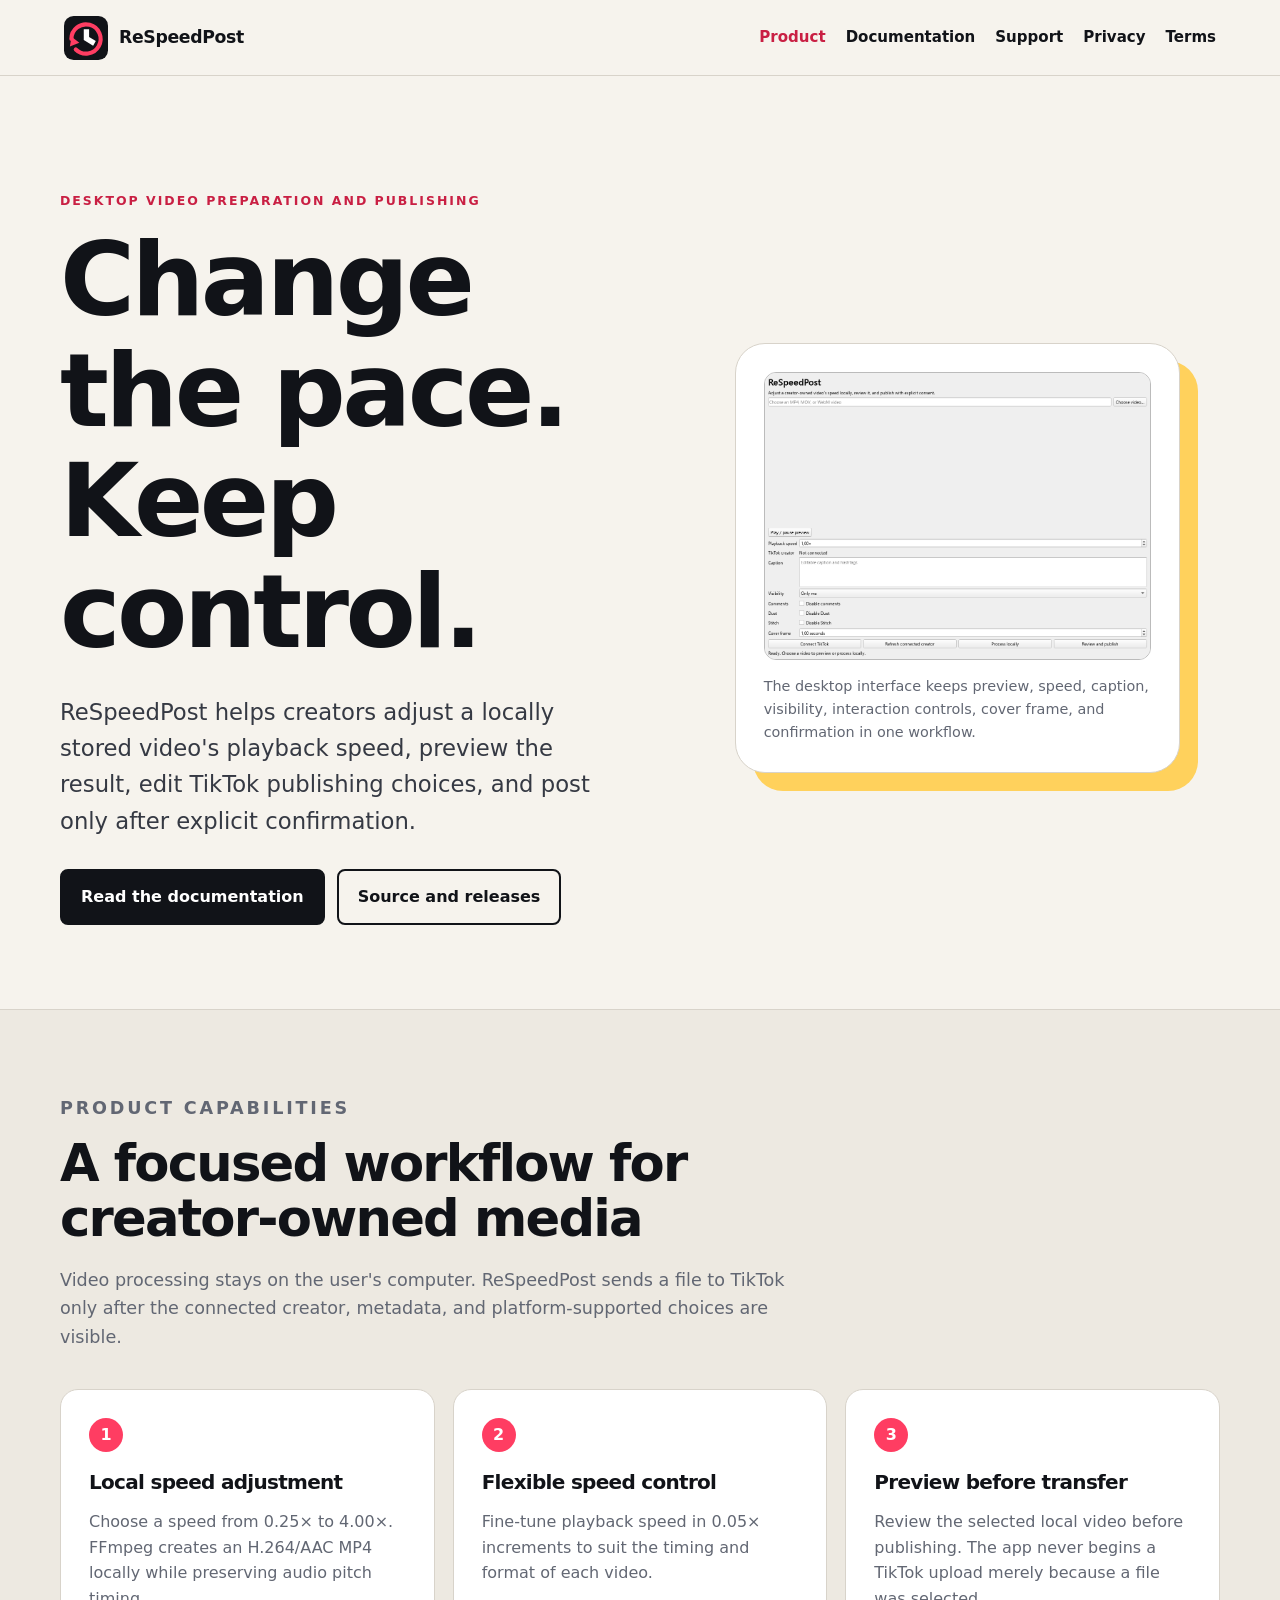
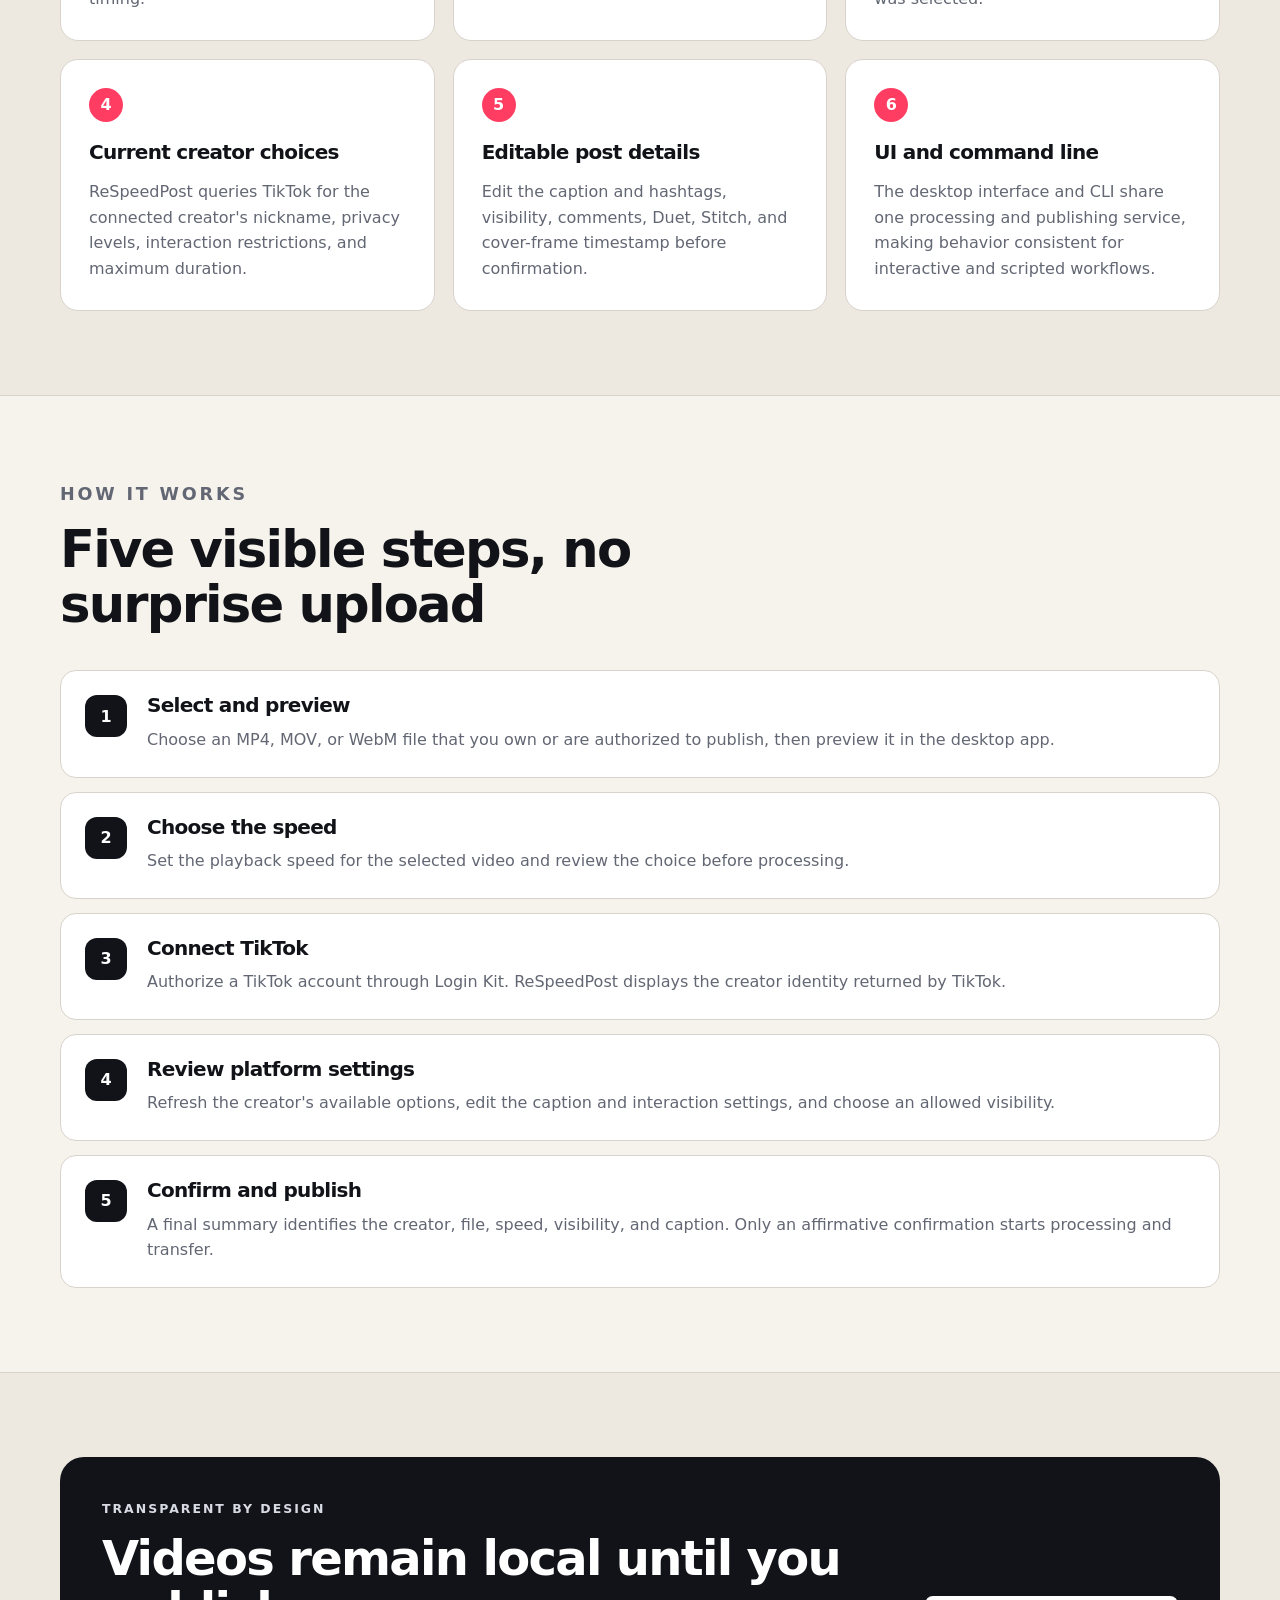
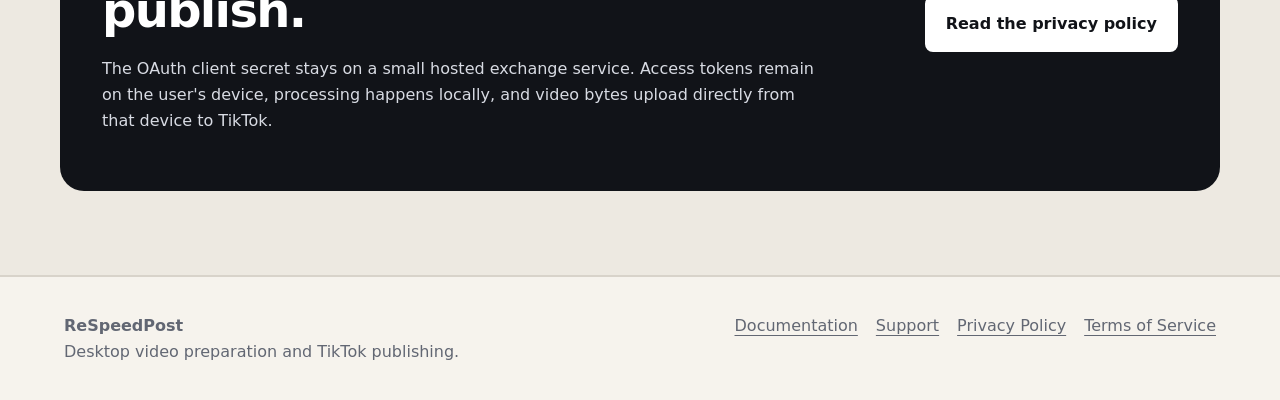
==== index.html @ cc5cc35d "Refine public product messaging and screenshot" ====
<!doctype html>
<html lang="en">
<head>
  <meta charset="utf-8">
  <meta name="viewport" content="width=device-width, initial-scale=1">
  <meta name="description" content="ReSpeedPost adjusts creator-owned videos locally and publishes them to an authorized TikTok account with editable settings and explicit confirmation.">
  <title>ReSpeedPost</title>
  <link rel="icon" type="image/svg+xml" href="assets/respeedpost-icon.svg">
  <link rel="stylesheet" href="styles.css">
</head>
<body>
  <header class="site-header">
    <a class="brand" href="index.html"><img src="assets/respeedpost-icon.svg" alt="ReSpeedPost icon" width="44" height="44"><span>ReSpeedPost</span></a>
    <nav aria-label="Main navigation"><a aria-current="page" href="index.html">Product</a><a href="docs.html">Documentation</a><a href="support.html">Support</a><a href="privacy.html">Privacy</a><a href="terms.html">Terms</a></nav>
  </header>
  <main>
    <div class="container hero">
      <div>
        <p class="eyebrow">Desktop video preparation and publishing</p>
        <h1>Change the pace. Keep control.</h1>
        <p class="lede">ReSpeedPost helps creators adjust a locally stored video's playback speed, preview the result, edit TikTok publishing choices, and post only after explicit confirmation.</p>
        <div class="actions"><a class="button" href="docs.html">Read the documentation</a><a class="button secondary" href="https://github.com/ratagrande/re-speed-post-app">Source and releases</a></div>
      </div>
      <figure class="hero-visual">
        <img src="assets/respeedpost-ui.png" alt="ReSpeedPost desktop interface with video preview and TikTok publishing settings">
        <p>The desktop interface keeps preview, speed, caption, visibility, interaction controls, cover frame, and confirmation in one workflow.</p>
      </figure>
    </div>

    <section class="section alt" id="features">
      <div class="container">
        <div class="section-intro"><p class="eyebrow">Product capabilities</p><h2>A focused workflow for creator-owned media</h2><p>Video processing stays on the user's computer. ReSpeedPost sends a file to TikTok only after the connected creator, metadata, and platform-supported choices are visible.</p></div>
        <div class="grid">
          <article class="card"><span class="number">1</span><h3>Local speed adjustment</h3><p>Choose a speed from 0.25× to 4.00×. FFmpeg creates an H.264/AAC MP4 locally while preserving audio pitch timing.</p></article>
          <article class="card"><span class="number">2</span><h3>Flexible speed control</h3><p>Fine-tune playback speed in 0.05× increments to suit the timing and format of each video.</p></article>
          <article class="card"><span class="number">3</span><h3>Preview before transfer</h3><p>Review the selected local video before publishing. The app never begins a TikTok upload merely because a file was selected.</p></article>
          <article class="card"><span class="number">4</span><h3>Current creator choices</h3><p>ReSpeedPost queries TikTok for the connected creator's nickname, privacy levels, interaction restrictions, and maximum duration.</p></article>
          <article class="card"><span class="number">5</span><h3>Editable post details</h3><p>Edit the caption and hashtags, visibility, comments, Duet, Stitch, and cover-frame timestamp before confirmation.</p></article>
          <article class="card"><span class="number">6</span><h3>UI and command line</h3><p>The desktop interface and CLI share one processing and publishing service, making behavior consistent for interactive and scripted workflows.</p></article>
        </div>
      </div>
    </section>

    <section class="section" id="workflow">
      <div class="container">
        <div class="section-intro"><p class="eyebrow">How it works</p><h2>Five visible steps, no surprise upload</h2></div>
        <div class="steps">
          <article class="step"><div><h3>Select and preview</h3><p>Choose an MP4, MOV, or WebM file that you own or are authorized to publish, then preview it in the desktop app.</p></div></article>
          <article class="step"><div><h3>Choose the speed</h3><p>Set the playback speed for the selected video and review the choice before processing.</p></div></article>
          <article class="step"><div><h3>Connect TikTok</h3><p>Authorize a TikTok account through Login Kit. ReSpeedPost displays the creator identity returned by TikTok.</p></div></article>
          <article class="step"><div><h3>Review platform settings</h3><p>Refresh the creator's available options, edit the caption and interaction settings, and choose an allowed visibility.</p></div></article>
          <article class="step"><div><h3>Confirm and publish</h3><p>A final summary identifies the creator, file, speed, visibility, and caption. Only an affirmative confirmation starts processing and transfer.</p></div></article>
        </div>
      </div>
    </section>

    <section class="section alt"><div class="container callout"><div><p class="eyebrow">Transparent by design</p><h2>Videos remain local until you publish.</h2><p>The OAuth client secret stays on a small hosted exchange service. Access tokens remain on the user's device, processing happens locally, and video bytes upload directly from that device to TikTok.</p></div><a class="button" href="privacy.html">Read the privacy policy</a></div></section>
  </main>
  <footer class="site-footer"><div><strong>ReSpeedPost</strong><br>Desktop video preparation and TikTok publishing.</div><nav><a href="docs.html">Documentation</a><a href="support.html">Support</a><a href="privacy.html">Privacy Policy</a><a href="terms.html">Terms of Service</a></nav></footer>
</body>
</html>
---- styles.css ----
:root {
  --ink: #111318;
  --paper: #f6f3ed;
  --surface: #fff;
  --muted: #626773;
  --accent: #ff3d62;
  --accent-dark: #c91f43;
  --yellow: #ffd15c;
  --line: #d8d3ca;
}
* { box-sizing: border-box; }
html { scroll-behavior: smooth; color: var(--ink); background: var(--paper); font-family: Inter, ui-sans-serif, system-ui, -apple-system, BlinkMacSystemFont, "Segoe UI", sans-serif; line-height: 1.6; }
body { margin: 0; }
a { color: inherit; text-underline-offset: 4px; }
img { max-width: 100%; }
.site-header { position: sticky; top: 0; z-index: 10; display: flex; align-items: center; justify-content: space-between; gap: 24px; min-height: 76px; padding: 14px clamp(20px, 5vw, 72px); border-bottom: 1px solid var(--line); background: rgba(246,243,237,.96); backdrop-filter: blur(12px); }
.brand { display: inline-flex; align-items: center; gap: 11px; font-size: 1.08rem; font-weight: 850; letter-spacing: -.02em; text-decoration: none; }
.brand img { width: 44px; height: 44px; }
.site-header nav { display: flex; flex-wrap: wrap; justify-content: flex-end; gap: 20px; font-size: .94rem; font-weight: 700; }
.site-header nav a { text-decoration: none; }
.site-header nav a:hover, .site-header nav a[aria-current="page"] { color: var(--accent-dark); }
.container { width: min(1160px, calc(100% - 40px)); margin: 0 auto; }
.hero { display: grid; grid-template-columns: 1.03fr .97fr; align-items: center; gap: clamp(38px, 6vw, 86px); padding: clamp(72px, 9vw, 128px) 0 84px; }
.eyebrow { margin: 0 0 14px; color: var(--accent-dark); font-size: .78rem; font-weight: 850; letter-spacing: .16em; text-transform: uppercase; }
h1, h2, h3 { line-height: 1.08; letter-spacing: -.035em; }
h1 { margin: 0; font-size: clamp(3.4rem, 8vw, 7.5rem); }
h2 { margin: 0 0 20px; font-size: clamp(2rem, 4vw, 3.7rem); }
h3 { margin: 0 0 10px; font-size: 1.25rem; }
.lede { max-width: 680px; margin: 26px 0 30px; color: #353943; font-size: clamp(1.12rem, 2vw, 1.42rem); }
.actions { display: flex; flex-wrap: wrap; gap: 12px; }
.button { display: inline-block; padding: 13px 19px; border: 2px solid var(--ink); border-radius: 8px; color: #fff; background: var(--ink); font-weight: 800; text-decoration: none; }
.button:hover { transform: translateY(-1px); }
.button.secondary { color: var(--ink); background: transparent; }
.hero-visual { position: relative; padding: 28px; border: 1px solid var(--line); border-radius: 30px; background: var(--surface); box-shadow: 18px 18px 0 var(--yellow); }
.hero-visual img { display: block; border: 1px solid #bbb; border-radius: 12px; }
.hero-visual p { margin: 15px 0 0; color: var(--muted); font-size: .9rem; }
.section { padding: 84px 0; }
.section.alt { border-block: 1px solid var(--line); background: #ede9e1; }
.section-intro { max-width: 740px; margin-bottom: 38px; }
.section-intro p { color: var(--muted); font-size: 1.1rem; }
.grid { display: grid; grid-template-columns: repeat(3, 1fr); gap: 18px; }
.card { padding: 28px; border: 1px solid var(--line); border-radius: 18px; background: var(--surface); }
.card .number { display: inline-grid; place-items: center; width: 34px; height: 34px; margin-bottom: 20px; border-radius: 50%; color: #fff; background: var(--accent); font-weight: 850; }
.card p { margin-bottom: 0; color: var(--muted); }
.steps { counter-reset: step; display: grid; gap: 14px; }
.step { counter-increment: step; display: grid; grid-template-columns: auto 1fr; gap: 20px; padding: 24px; border: 1px solid var(--line); border-radius: 16px; background: var(--surface); }
.step::before { content: counter(step); display: grid; place-items: center; width: 42px; height: 42px; border-radius: 12px; color: #fff; background: var(--ink); font-weight: 850; }
.step h3, .step p { margin-top: 0; }
.step p { margin-bottom: 0; color: var(--muted); }
.callout { display: grid; grid-template-columns: 1fr auto; align-items: center; gap: 30px; padding: 42px; border-radius: 24px; color: #fff; background: var(--ink); }
.callout h2 { font-size: clamp(1.8rem, 4vw, 3rem); }
.callout p { max-width: 720px; color: #d8dbe3; }
.callout .button { color: var(--ink); background: #fff; border-color: #fff; }
.page-hero { max-width: 850px; padding: 82px 0 52px; }
.page-hero h1 { font-size: clamp(3rem, 7vw, 6rem); }
.prose { max-width: 850px; padding-bottom: 100px; }
.prose h2 { margin-top: 58px; font-size: 2rem; }
.prose h3 { margin-top: 34px; }
.prose p, .prose li { color: #363a43; font-size: 1.04rem; }
.prose code { padding: 3px 6px; border: 1px solid var(--line); border-radius: 5px; background: #fff; }
.prose pre { overflow-x: auto; padding: 20px; border-radius: 12px; color: #f5f5f5; background: #16181d; }
.prose pre code { padding: 0; border: 0; color: inherit; background: transparent; }
.notice { padding: 22px; border-left: 5px solid var(--accent); background: #fff; }
.faq details { margin-bottom: 12px; padding: 18px 20px; border: 1px solid var(--line); border-radius: 12px; background: #fff; }
.faq summary { cursor: pointer; font-weight: 800; }
.faq details p { margin-bottom: 0; }
.site-footer { display: grid; grid-template-columns: 1fr auto; gap: 30px; padding: 36px clamp(20px, 5vw, 72px); border-top: 1px solid var(--line); color: var(--muted); }
.site-footer nav { display: flex; flex-wrap: wrap; justify-content: flex-end; gap: 18px; }
@media (max-width: 820px) {
  .site-header { position: static; align-items: flex-start; }
  .site-header nav { gap: 12px; }
  .hero { grid-template-columns: 1fr; }
  .grid { grid-template-columns: 1fr; }
  .callout { grid-template-columns: 1fr; }
  .site-footer { grid-template-columns: 1fr; }
  .site-footer nav { justify-content: flex-start; }
}
@media (max-width: 560px) {
  .site-header { display: block; }
  .site-header nav { justify-content: flex-start; margin-top: 14px; }
  .hero-visual { padding: 14px; box-shadow: 9px 9px 0 var(--yellow); }
}
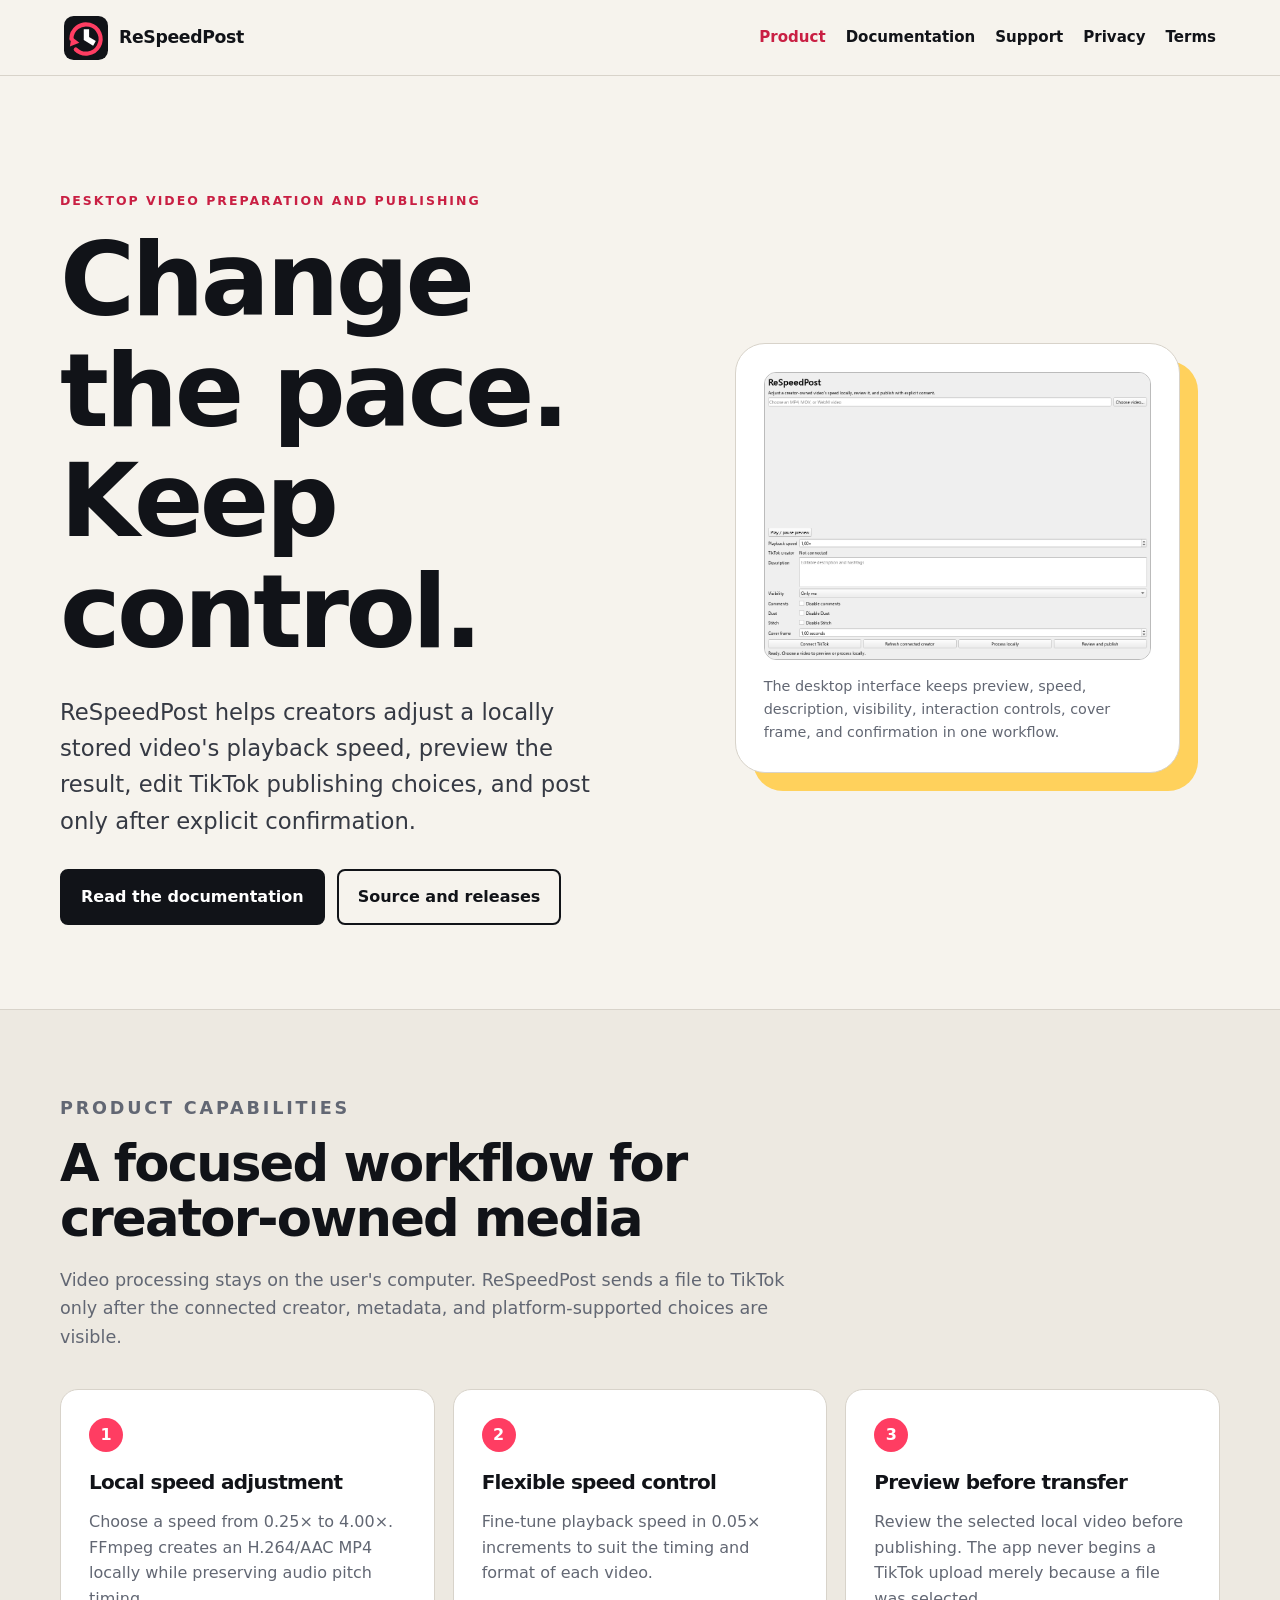
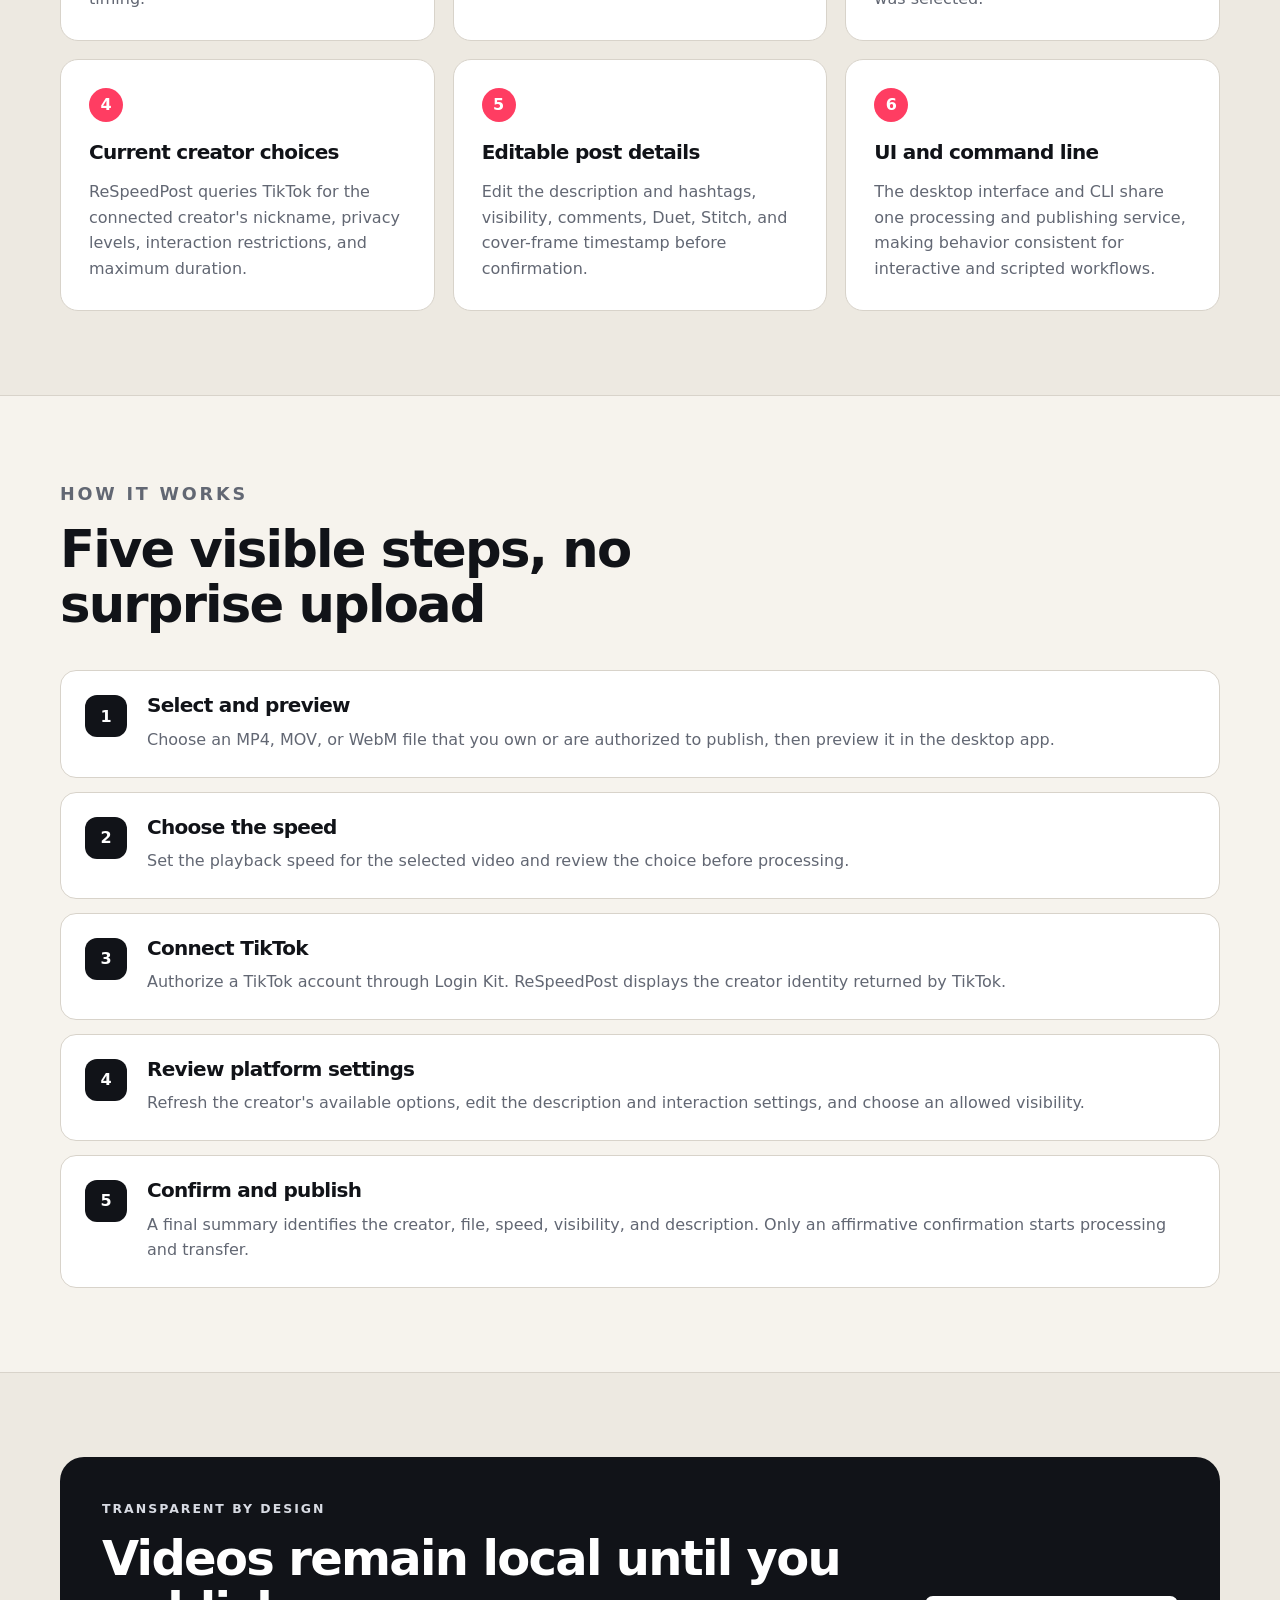
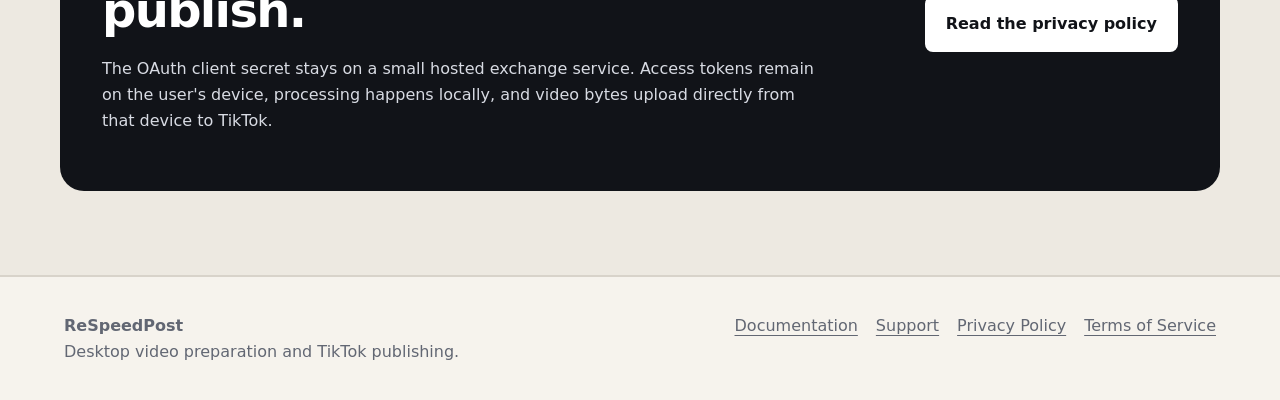
==== commit 59639634: "Align website with TikTok description terminology" ====
--- a/index.html
+++ b/index.html
@@ -23,7 +23,7 @@
       </div>
       <figure class="hero-visual">
         <img src="assets/respeedpost-ui.png" alt="ReSpeedPost desktop interface with video preview and TikTok publishing settings">
-        <p>The desktop interface keeps preview, speed, caption, visibility, interaction controls, cover frame, and confirmation in one workflow.</p>
+        <p>The desktop interface keeps preview, speed, description, visibility, interaction controls, cover frame, and confirmation in one workflow.</p>
       </figure>
     </div>
 
@@ -35,7 +35,7 @@
           <article class="card"><span class="number">2</span><h3>Flexible speed control</h3><p>Fine-tune playback speed in 0.05× increments to suit the timing and format of each video.</p></article>
           <article class="card"><span class="number">3</span><h3>Preview before transfer</h3><p>Review the selected local video before publishing. The app never begins a TikTok upload merely because a file was selected.</p></article>
           <article class="card"><span class="number">4</span><h3>Current creator choices</h3><p>ReSpeedPost queries TikTok for the connected creator's nickname, privacy levels, interaction restrictions, and maximum duration.</p></article>
-          <article class="card"><span class="number">5</span><h3>Editable post details</h3><p>Edit the caption and hashtags, visibility, comments, Duet, Stitch, and cover-frame timestamp before confirmation.</p></article>
+          <article class="card"><span class="number">5</span><h3>Editable post details</h3><p>Edit the description and hashtags, visibility, comments, Duet, Stitch, and cover-frame timestamp before confirmation.</p></article>
           <article class="card"><span class="number">6</span><h3>UI and command line</h3><p>The desktop interface and CLI share one processing and publishing service, making behavior consistent for interactive and scripted workflows.</p></article>
         </div>
       </div>
@@ -48,8 +48,8 @@
           <article class="step"><div><h3>Select and preview</h3><p>Choose an MP4, MOV, or WebM file that you own or are authorized to publish, then preview it in the desktop app.</p></div></article>
           <article class="step"><div><h3>Choose the speed</h3><p>Set the playback speed for the selected video and review the choice before processing.</p></div></article>
           <article class="step"><div><h3>Connect TikTok</h3><p>Authorize a TikTok account through Login Kit. ReSpeedPost displays the creator identity returned by TikTok.</p></div></article>
-          <article class="step"><div><h3>Review platform settings</h3><p>Refresh the creator's available options, edit the caption and interaction settings, and choose an allowed visibility.</p></div></article>
-          <article class="step"><div><h3>Confirm and publish</h3><p>A final summary identifies the creator, file, speed, visibility, and caption. Only an affirmative confirmation starts processing and transfer.</p></div></article>
+          <article class="step"><div><h3>Review platform settings</h3><p>Refresh the creator's available options, edit the description and interaction settings, and choose an allowed visibility.</p></div></article>
+          <article class="step"><div><h3>Confirm and publish</h3><p>A final summary identifies the creator, file, speed, visibility, and description. Only an affirmative confirmation starts processing and transfer.</p></div></article>
         </div>
       </div>
     </section>
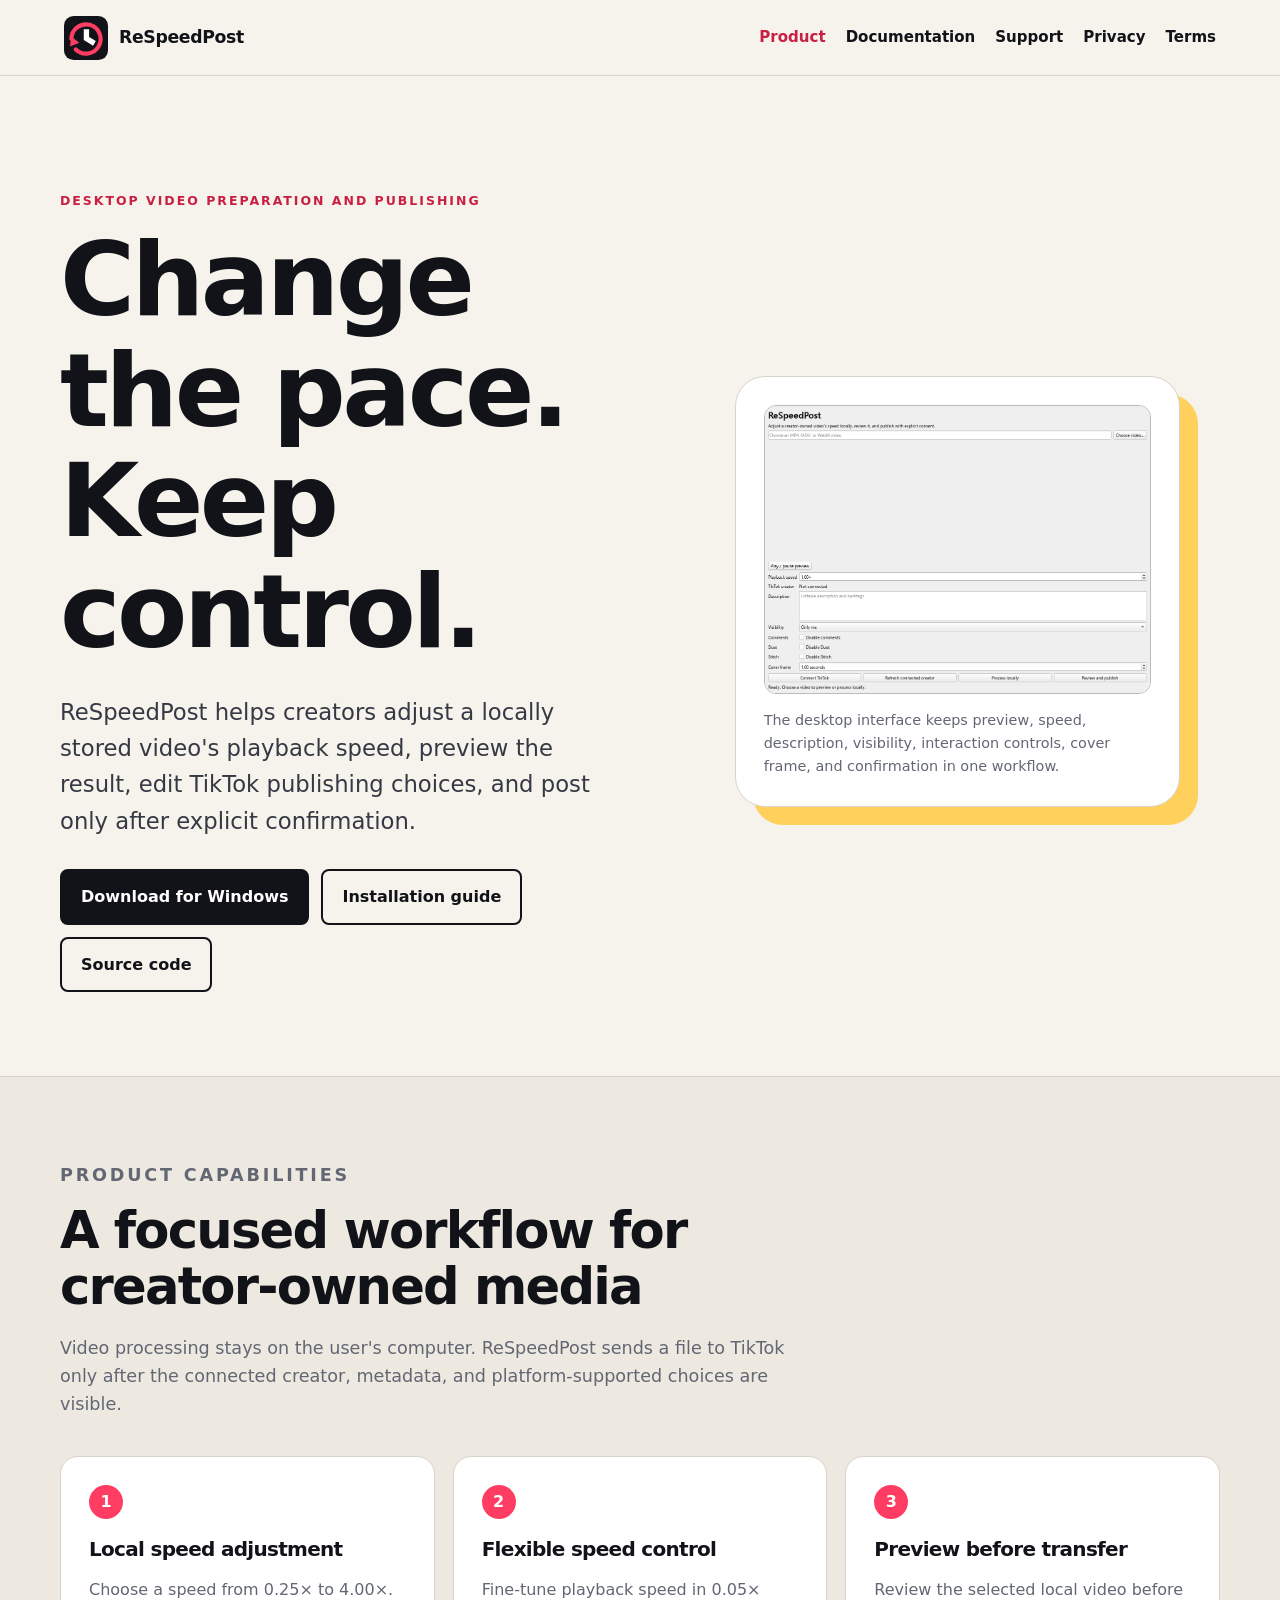
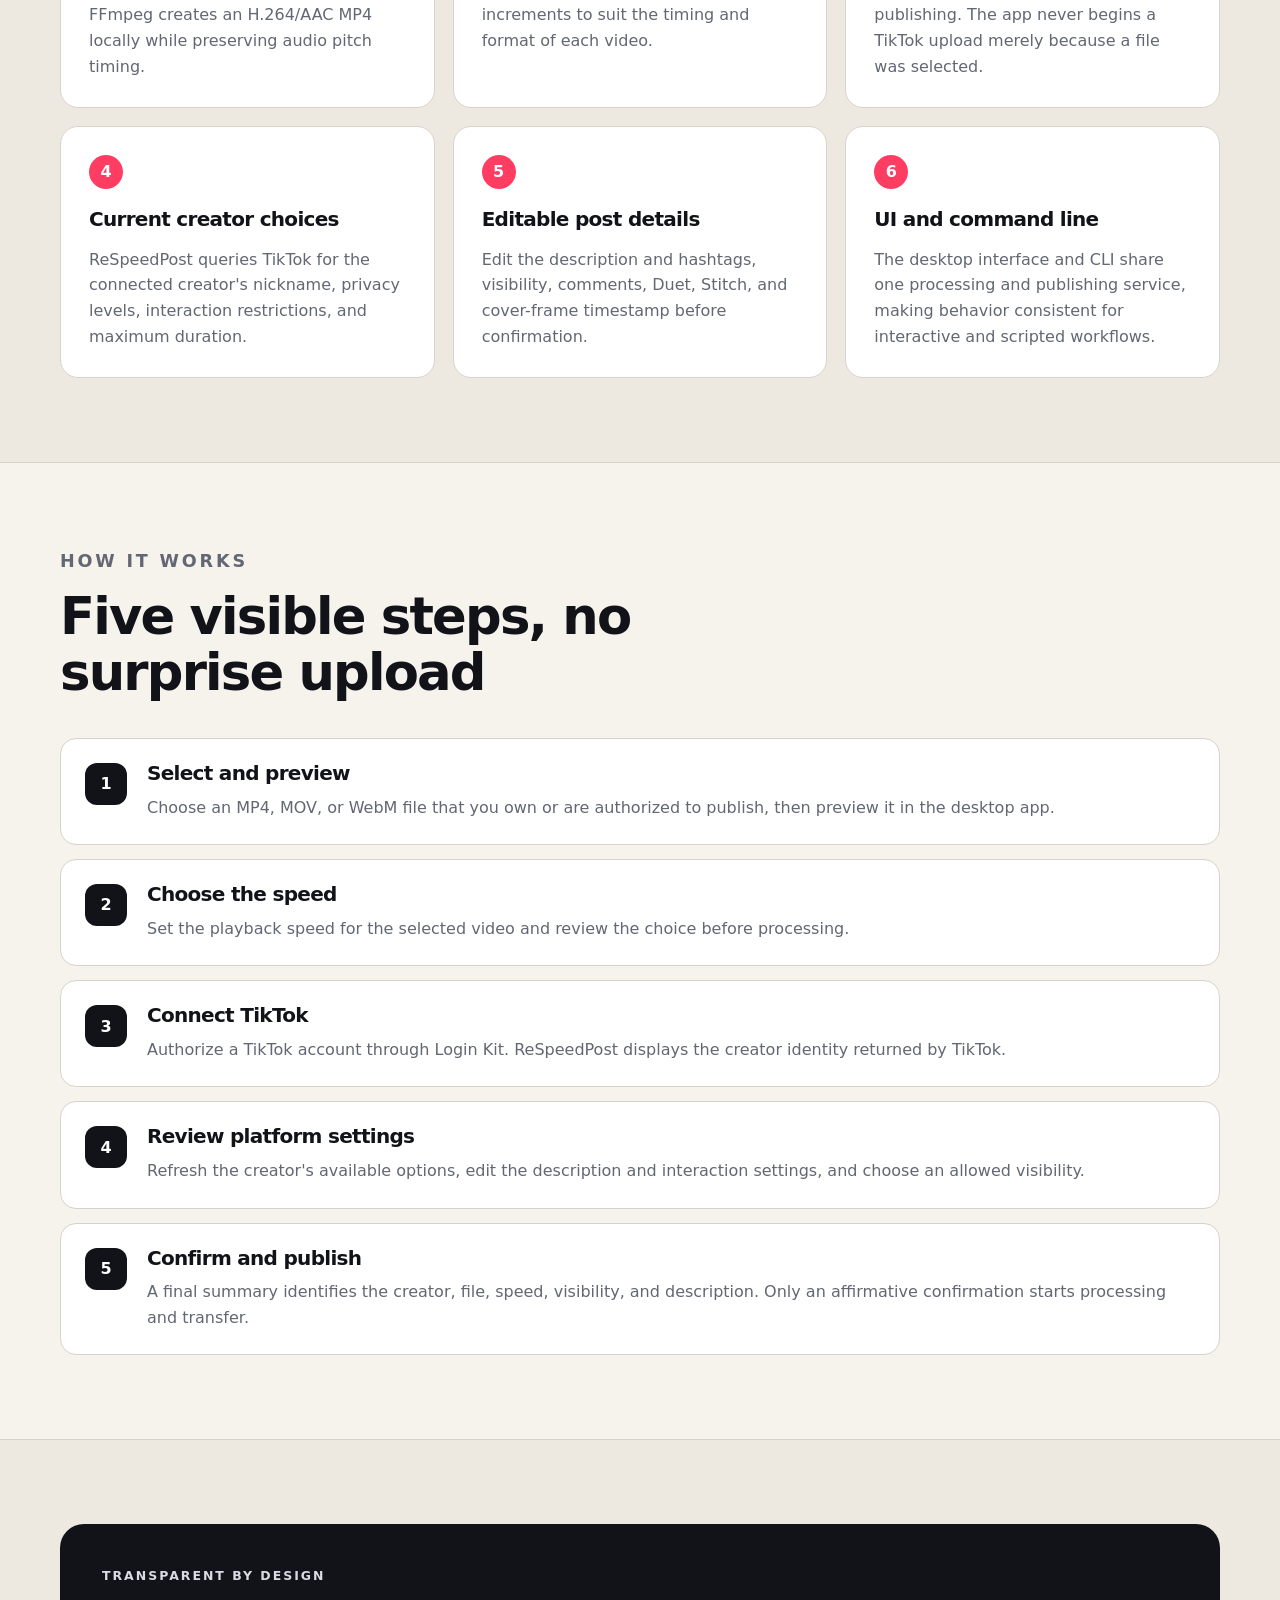
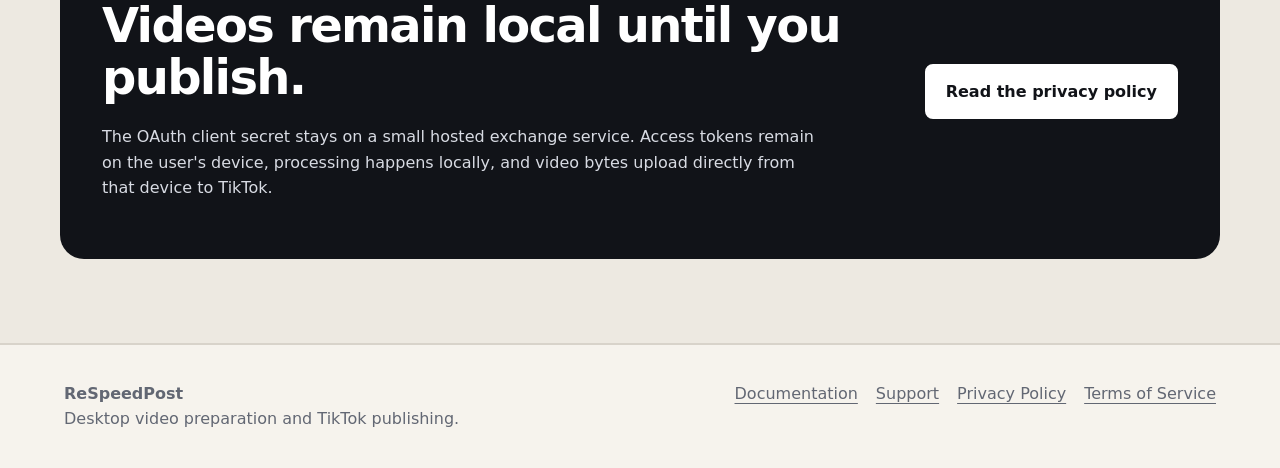
==== commit 4a6269d4: "Add public Windows download and installation guide" ====
--- a/index.html
+++ b/index.html
@@ -19,7 +19,7 @@
         <p class="eyebrow">Desktop video preparation and publishing</p>
         <h1>Change the pace. Keep control.</h1>
         <p class="lede">ReSpeedPost helps creators adjust a locally stored video's playback speed, preview the result, edit TikTok publishing choices, and post only after explicit confirmation.</p>
-        <div class="actions"><a class="button" href="docs.html">Read the documentation</a><a class="button secondary" href="https://github.com/ratagrande/re-speed-post-app">Source and releases</a></div>
+        <div class="actions"><a class="button" href="https://github.com/ratagrande/re-speed-post-app/releases/download/v0.1.0/ReSpeedPost-0.1.0-windows-x64.zip">Download for Windows</a><a class="button secondary" href="docs.html">Installation guide</a><a class="button secondary" href="https://github.com/ratagrande/re-speed-post-app">Source code</a></div>
       </div>
       <figure class="hero-visual">
         <img src="assets/respeedpost-ui.png" alt="ReSpeedPost desktop interface with video preview and TikTok publishing settings">
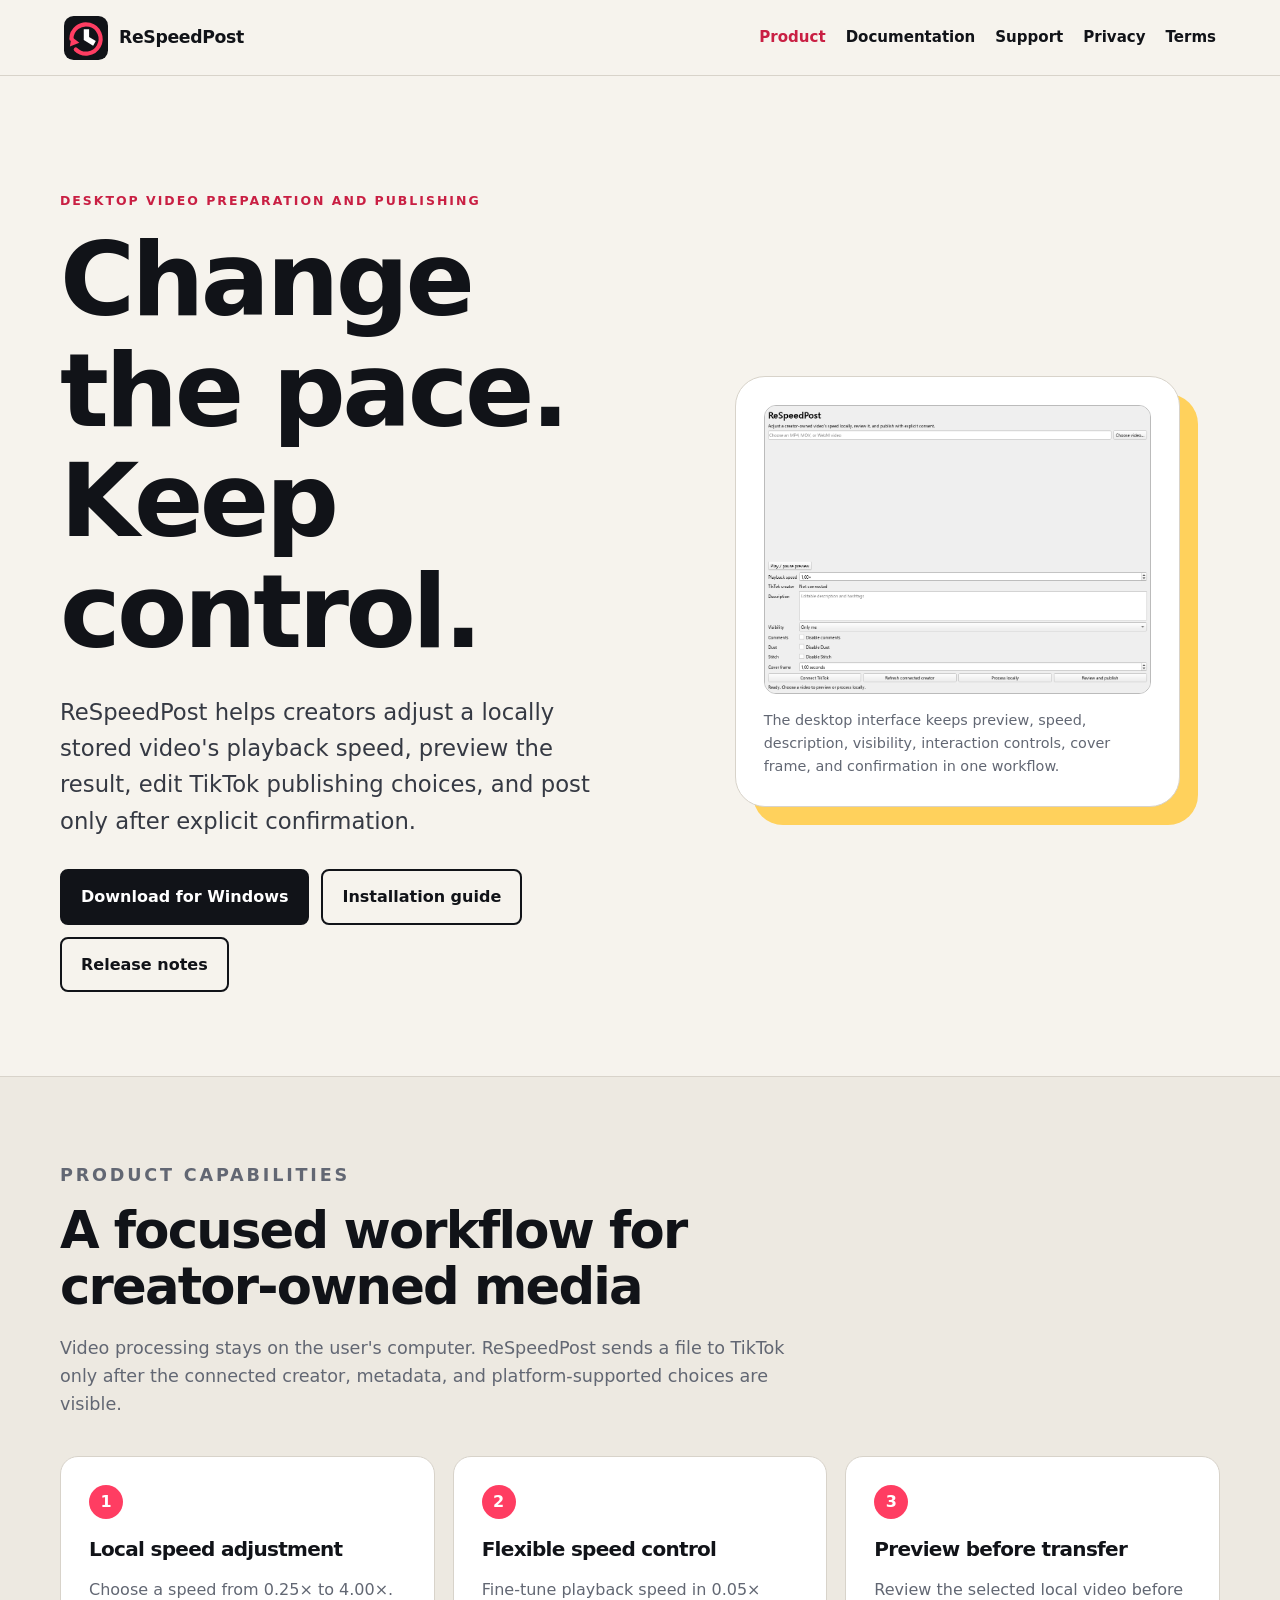
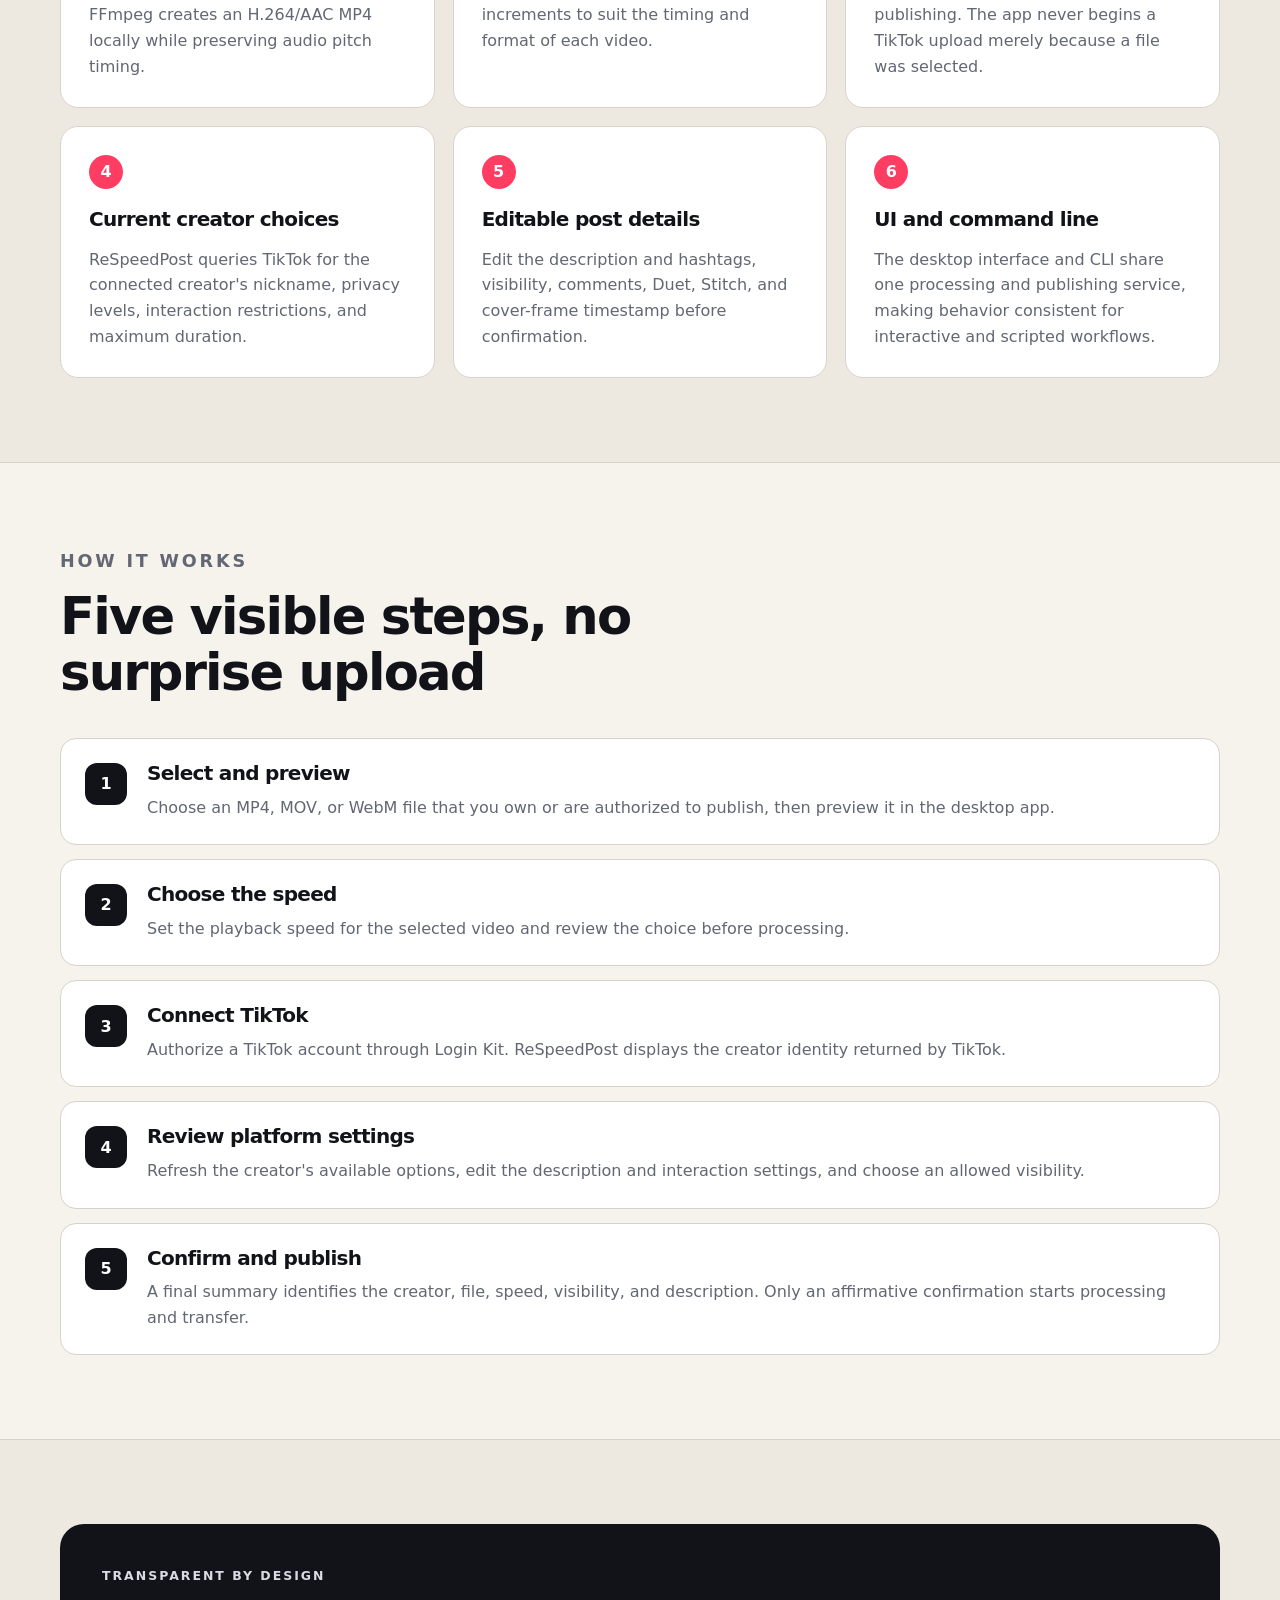
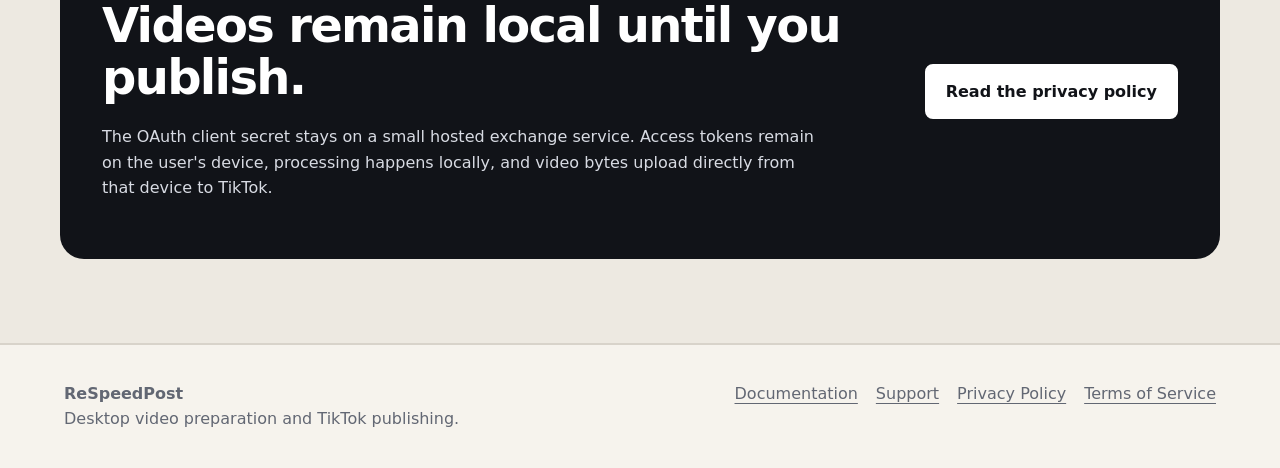
==== commit 9a6b2553: "Point downloads and support to public repository" ====
--- a/index.html
+++ b/index.html
@@ -19,7 +19,7 @@
         <p class="eyebrow">Desktop video preparation and publishing</p>
         <h1>Change the pace. Keep control.</h1>
         <p class="lede">ReSpeedPost helps creators adjust a locally stored video's playback speed, preview the result, edit TikTok publishing choices, and post only after explicit confirmation.</p>
-        <div class="actions"><a class="button" href="https://github.com/ratagrande/re-speed-post-app/releases/download/v0.1.0/ReSpeedPost-0.1.0-windows-x64.zip">Download for Windows</a><a class="button secondary" href="docs.html">Installation guide</a><a class="button secondary" href="https://github.com/ratagrande/re-speed-post-app">Source code</a></div>
+        <div class="actions"><a class="button" href="https://github.com/ratagrande/re-speed-post/releases/download/v0.1.0/ReSpeedPost-0.1.0-windows-x64.zip">Download for Windows</a><a class="button secondary" href="docs.html">Installation guide</a><a class="button secondary" href="https://github.com/ratagrande/re-speed-post/releases/tag/v0.1.0">Release notes</a></div>
       </div>
       <figure class="hero-visual">
         <img src="assets/respeedpost-ui.png" alt="ReSpeedPost desktop interface with video preview and TikTok publishing settings">
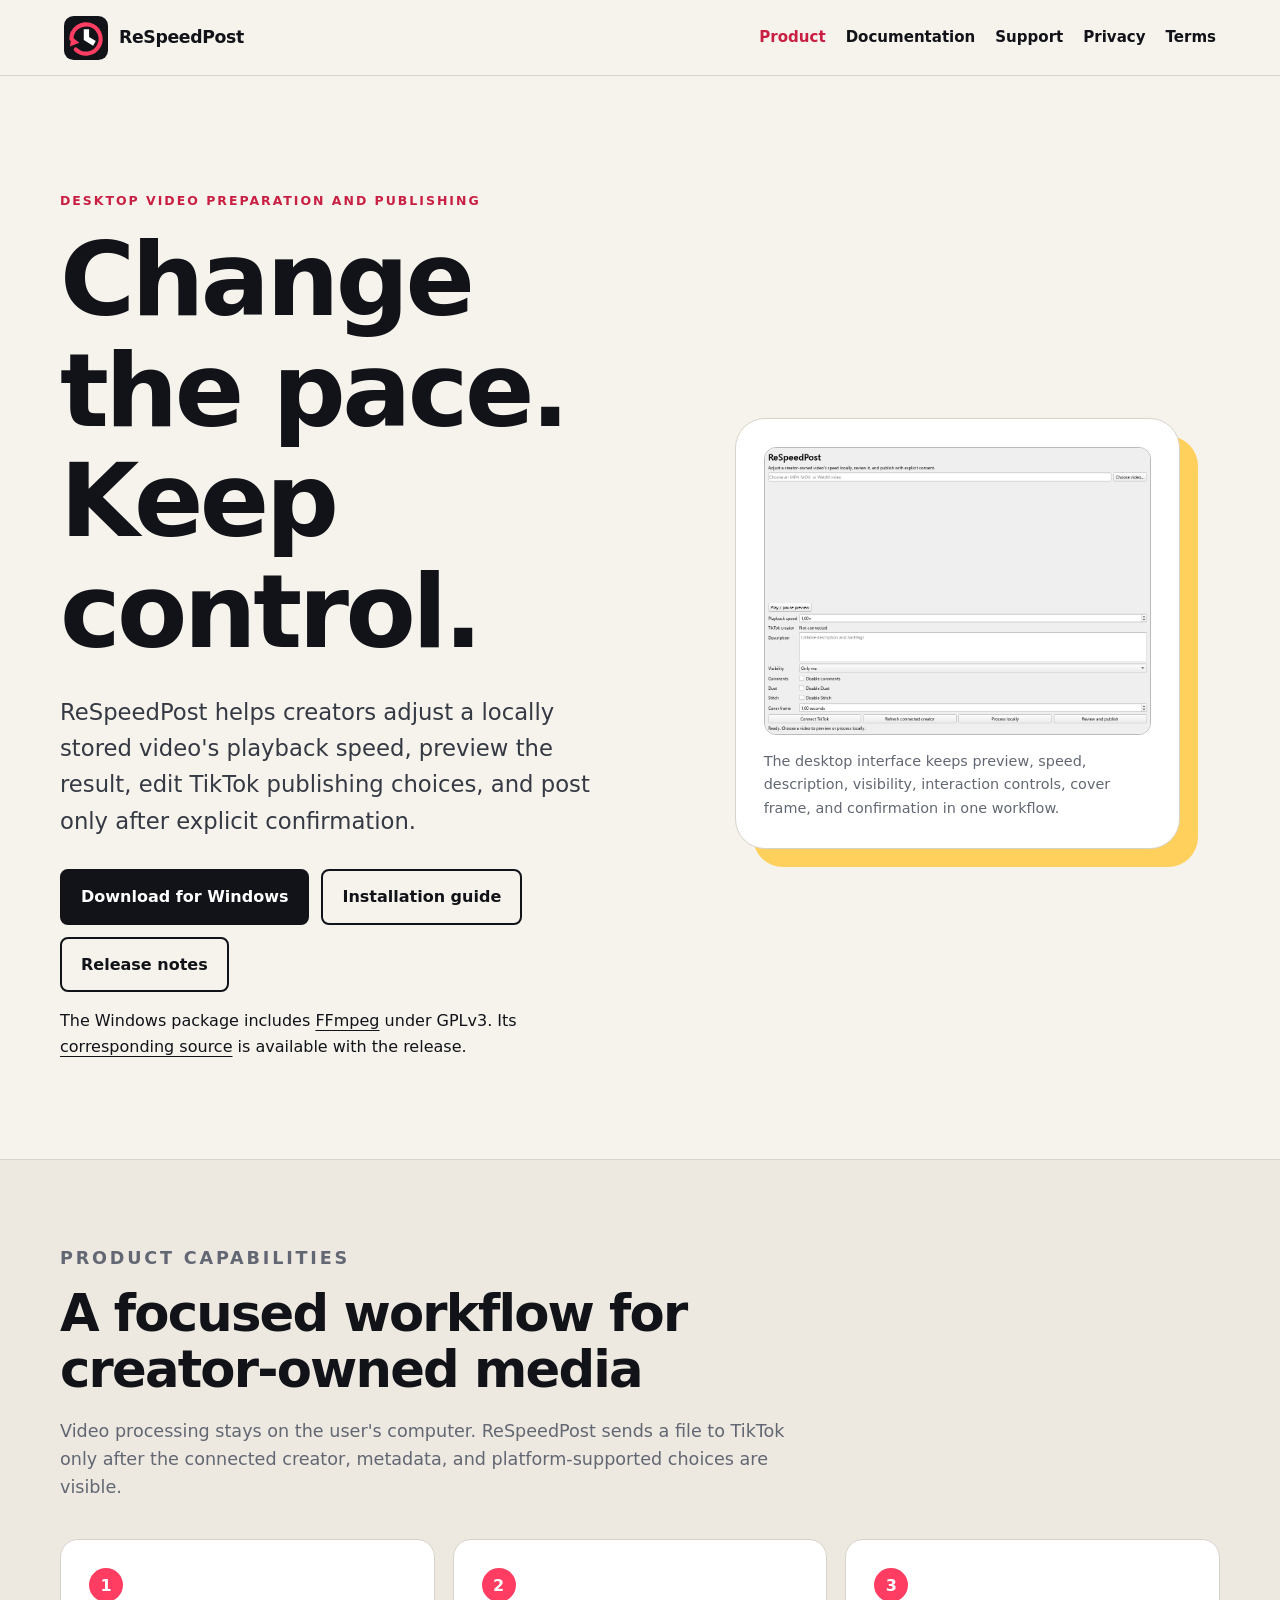
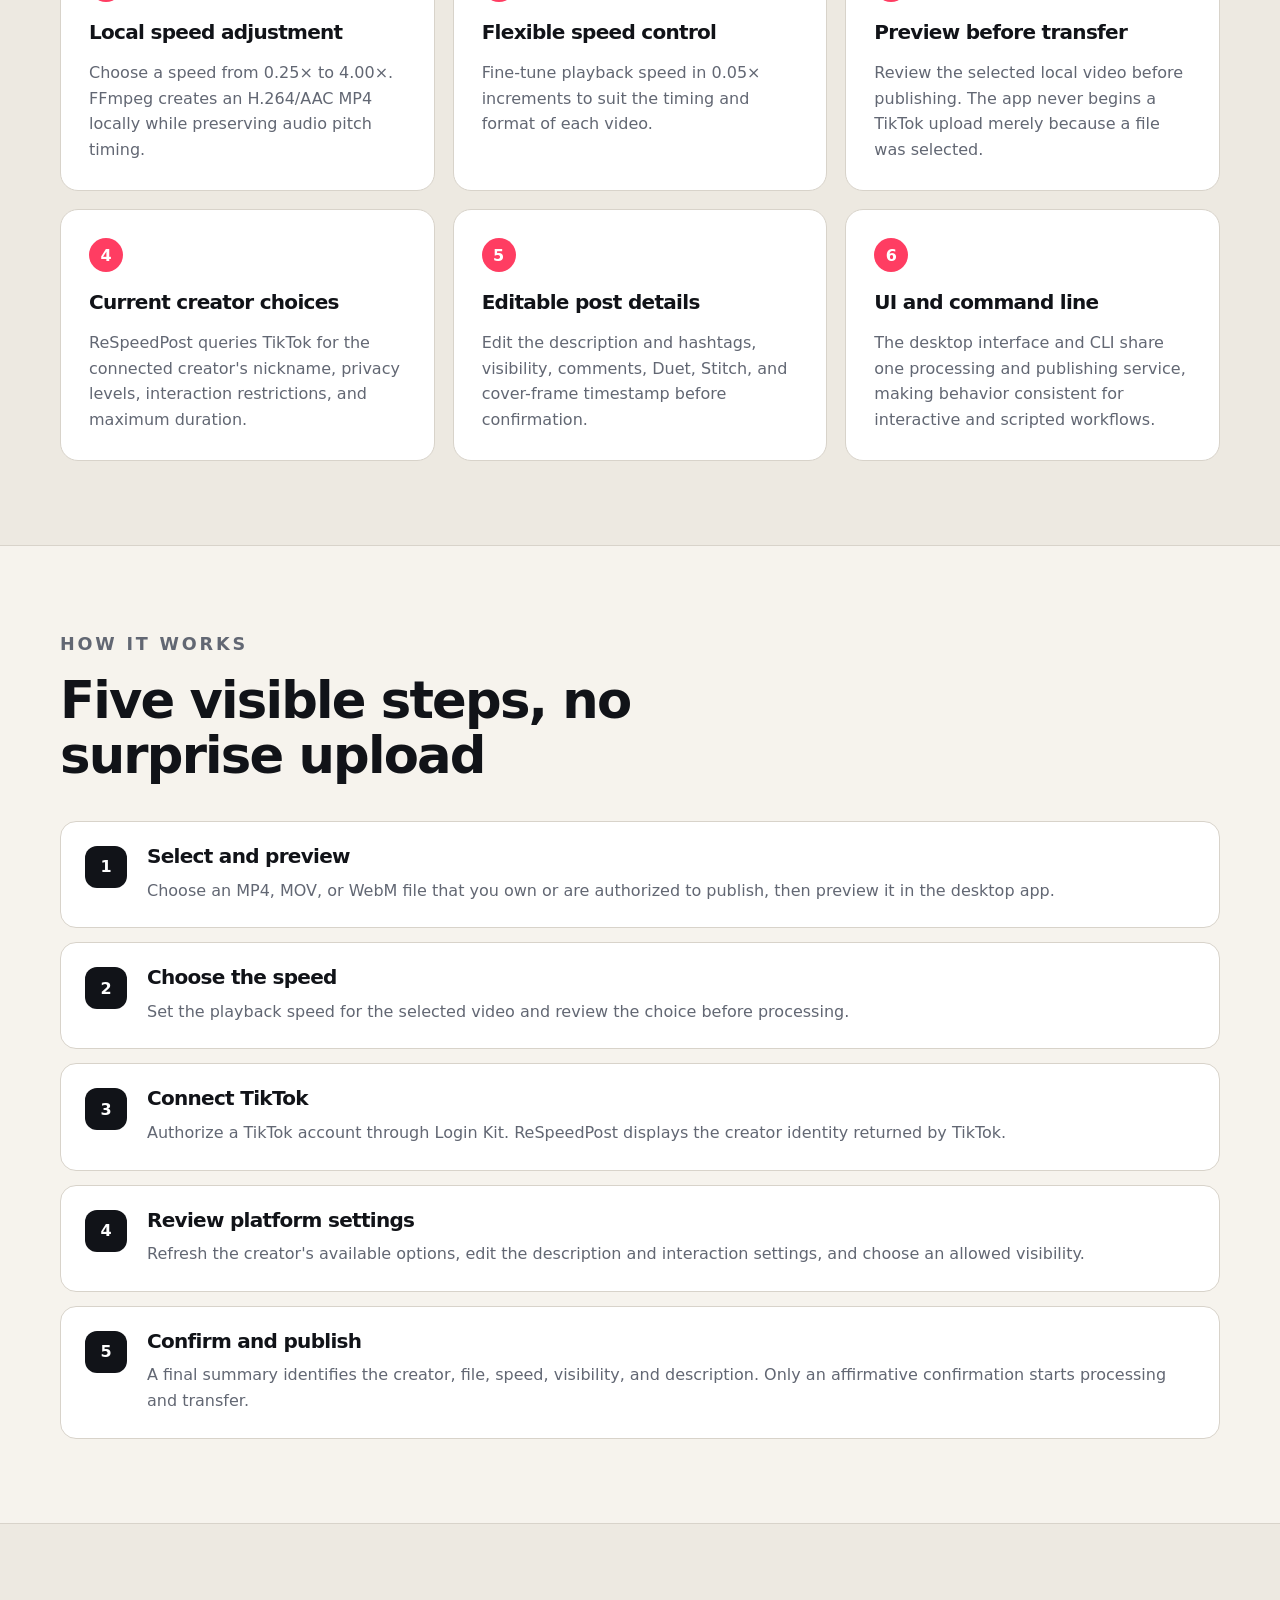
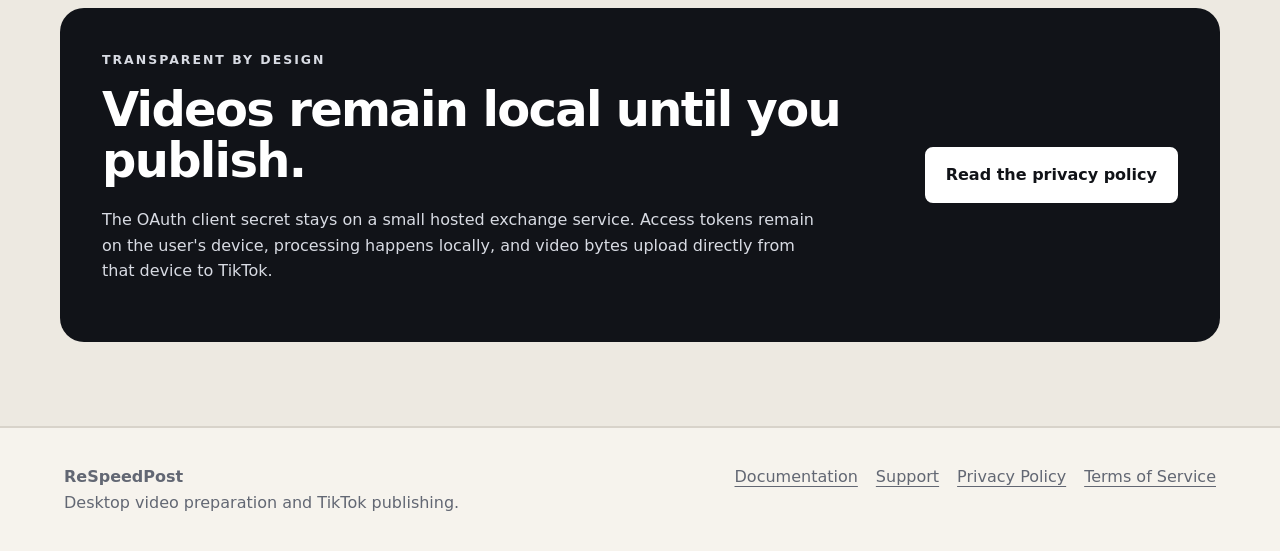
==== commit a4b7b6c9: "Publish self-contained Windows package" ====
--- a/index.html
+++ b/index.html
@@ -19,7 +19,8 @@
         <p class="eyebrow">Desktop video preparation and publishing</p>
         <h1>Change the pace. Keep control.</h1>
         <p class="lede">ReSpeedPost helps creators adjust a locally stored video's playback speed, preview the result, edit TikTok publishing choices, and post only after explicit confirmation.</p>
-        <div class="actions"><a class="button" href="https://github.com/ratagrande/re-speed-post/releases/download/v0.1.0/ReSpeedPost-0.1.0-windows-x64.zip">Download for Windows</a><a class="button secondary" href="docs.html">Installation guide</a><a class="button secondary" href="https://github.com/ratagrande/re-speed-post/releases/tag/v0.1.0">Release notes</a></div>
+        <div class="actions"><a class="button" href="https://github.com/ratagrande/re-speed-post/releases/download/v0.1.1/ReSpeedPost-0.1.1-windows-x64.zip">Download for Windows</a><a class="button secondary" href="docs.html">Installation guide</a><a class="button secondary" href="https://github.com/ratagrande/re-speed-post/releases/tag/v0.1.1">Release notes</a></div>
+        <p class="microcopy">The Windows package includes <a href="https://ffmpeg.org/">FFmpeg</a> under GPLv3. Its <a href="https://github.com/ratagrande/re-speed-post/releases/download/v0.1.1/ffmpeg-bf1b838f2a-source.zip">corresponding source</a> is available with the release.</p>
       </div>
       <figure class="hero-visual">
         <img src="assets/respeedpost-ui.png" alt="ReSpeedPost desktop interface with video preview and TikTok publishing settings">
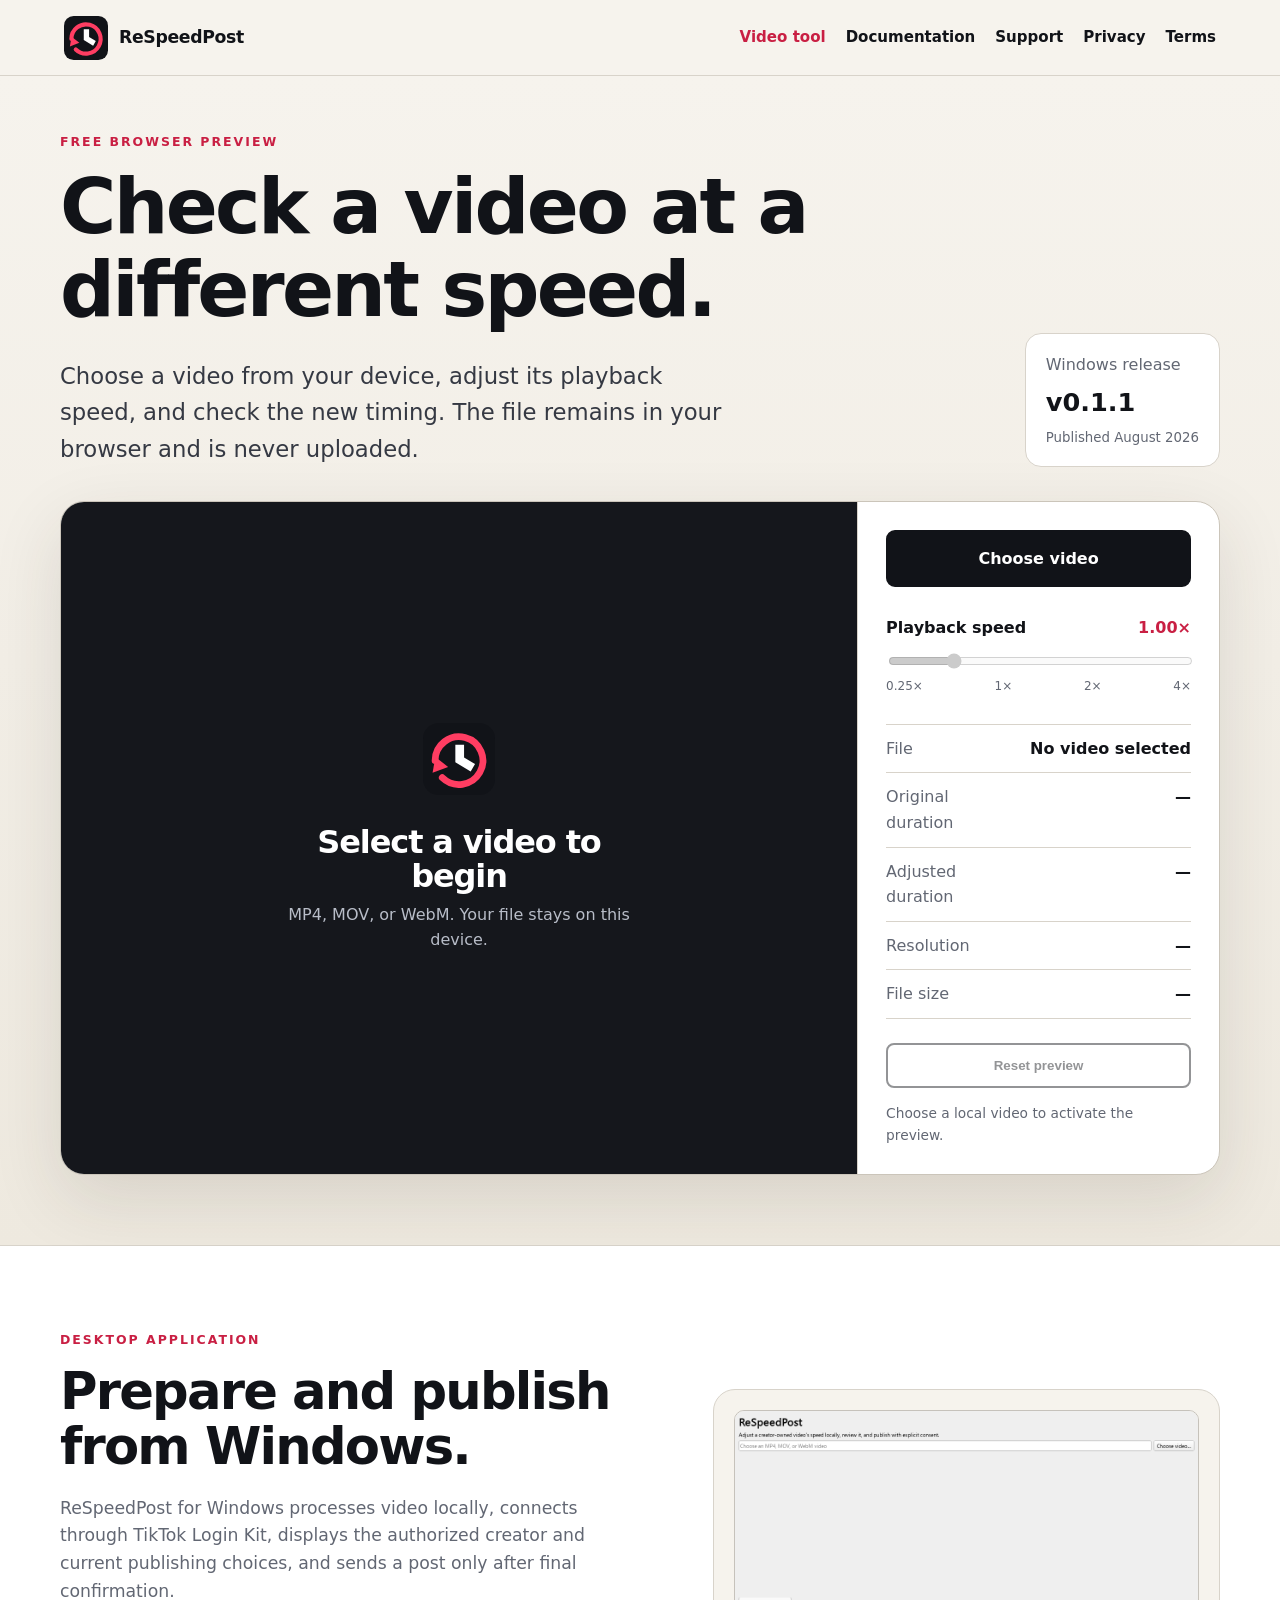
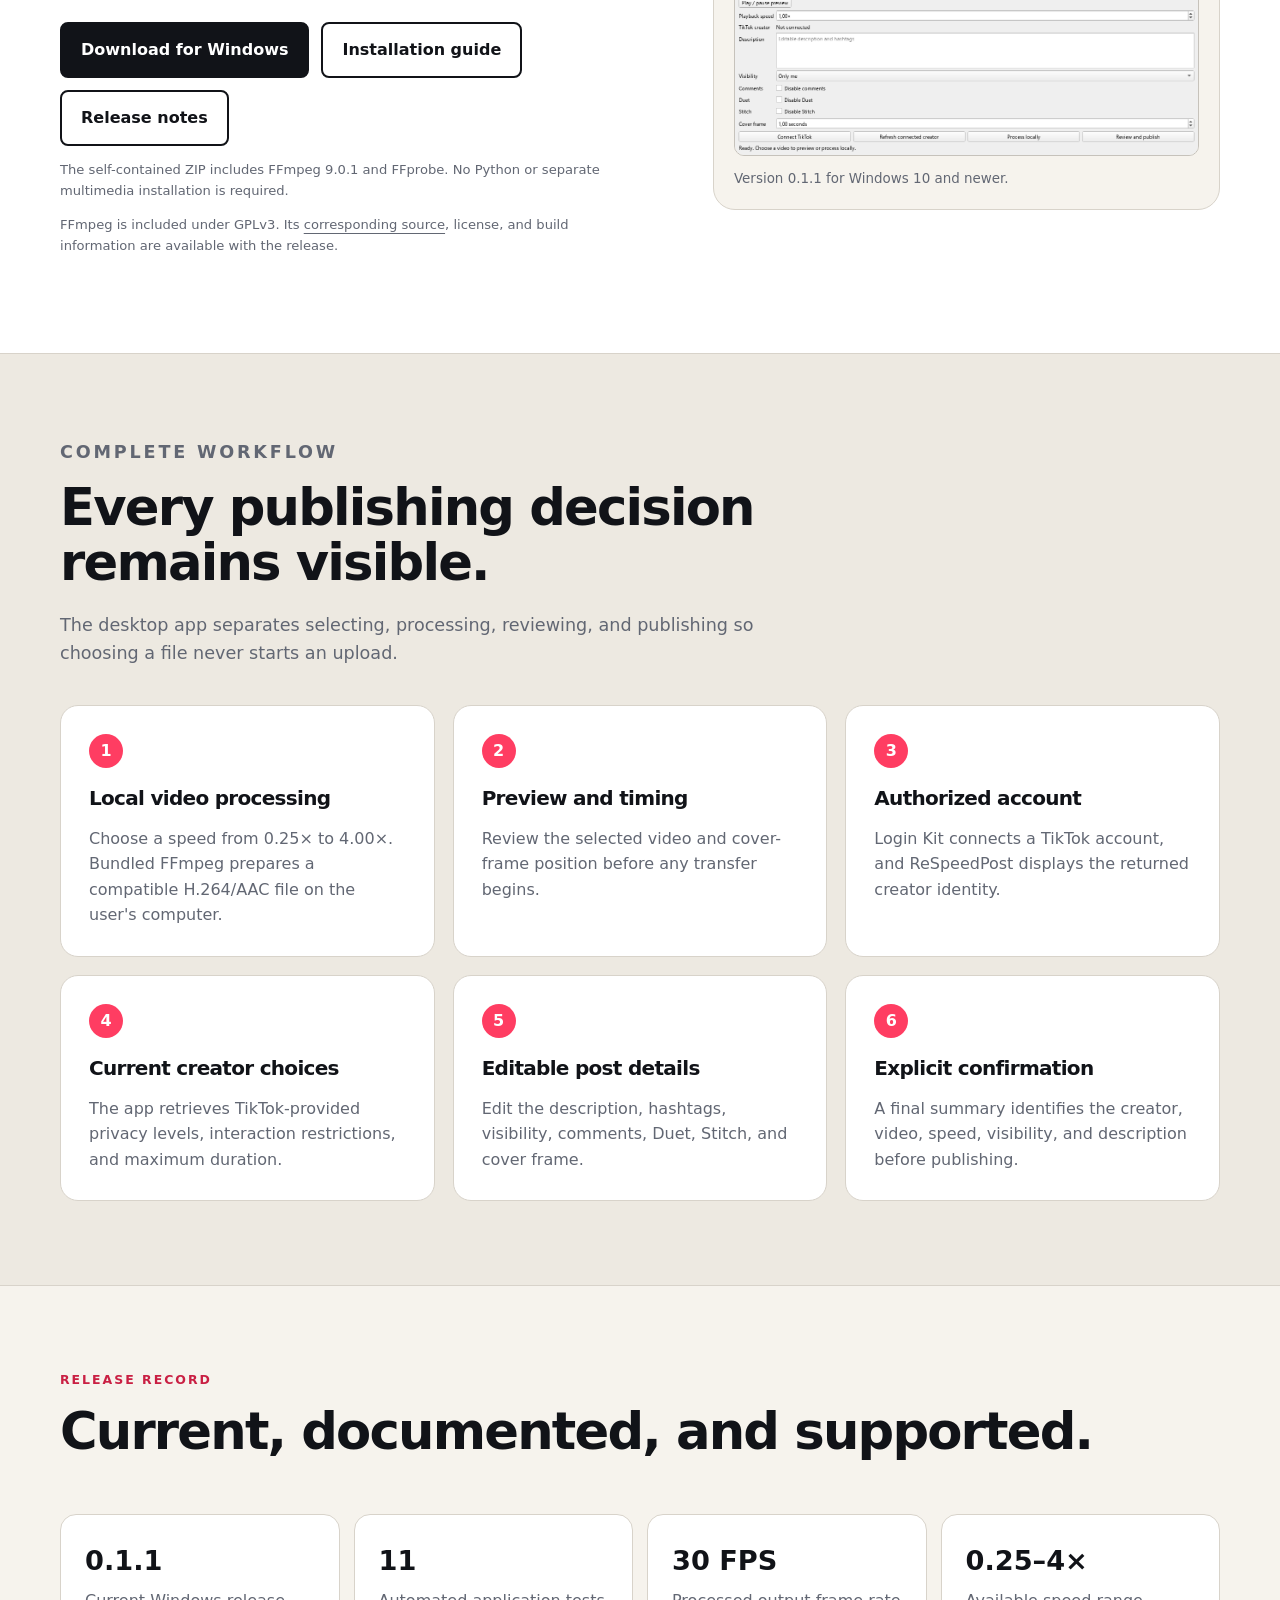
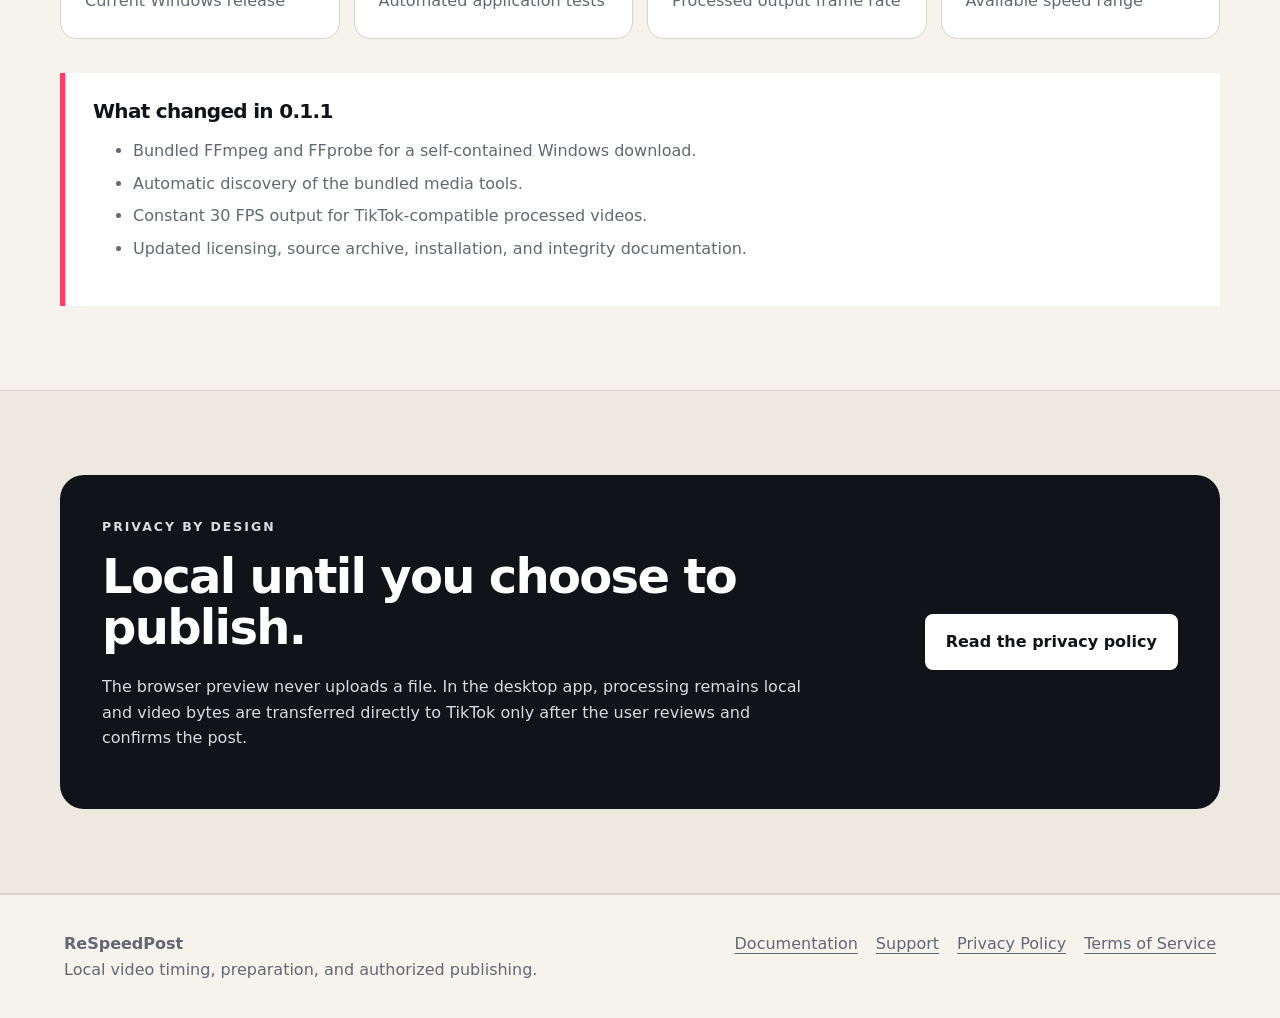
==== commit b1ceee77: "Turn homepage into functional video workspace" ====
--- a/index.html
+++ b/index.html
@@ -3,7 +3,7 @@
 <head>
   <meta charset="utf-8">
   <meta name="viewport" content="width=device-width, initial-scale=1">
-  <meta name="description" content="ReSpeedPost adjusts creator-owned videos locally and publishes them to an authorized TikTok account with editable settings and explicit confirmation.">
+  <meta name="description" content="Use ReSpeedPost to preview video speed changes locally, then download the Windows app to prepare and publish videos to an authorized TikTok account.">
   <title>ReSpeedPost</title>
   <link rel="icon" type="image/svg+xml" href="assets/respeedpost-icon.svg">
   <link rel="stylesheet" href="styles.css">
@@ -11,52 +11,85 @@
 <body>
   <header class="site-header">
     <a class="brand" href="index.html"><img src="assets/respeedpost-icon.svg" alt="ReSpeedPost icon" width="44" height="44"><span>ReSpeedPost</span></a>
-    <nav aria-label="Main navigation"><a aria-current="page" href="index.html">Product</a><a href="docs.html">Documentation</a><a href="support.html">Support</a><a href="privacy.html">Privacy</a><a href="terms.html">Terms</a></nav>
+    <nav aria-label="Main navigation"><a aria-current="page" href="index.html">Video tool</a><a href="docs.html">Documentation</a><a href="support.html">Support</a><a href="privacy.html">Privacy</a><a href="terms.html">Terms</a></nav>
   </header>
+
   <main>
-    <div class="container hero">
-      <div>
-        <p class="eyebrow">Desktop video preparation and publishing</p>
-        <h1>Change the pace. Keep control.</h1>
-        <p class="lede">ReSpeedPost helps creators adjust a locally stored video's playback speed, preview the result, edit TikTok publishing choices, and post only after explicit confirmation.</p>
-        <div class="actions"><a class="button" href="https://github.com/ratagrande/re-speed-post/releases/download/v0.1.1/ReSpeedPost-0.1.1-windows-x64.zip">Download for Windows</a><a class="button secondary" href="docs.html">Installation guide</a><a class="button secondary" href="https://github.com/ratagrande/re-speed-post/releases/tag/v0.1.1">Release notes</a></div>
-        <p class="microcopy">The Windows package includes <a href="https://ffmpeg.org/">FFmpeg</a> under GPLv3. Its <a href="https://github.com/ratagrande/re-speed-post/releases/download/v0.1.1/ffmpeg-bf1b838f2a-source.zip">corresponding source</a> is available with the release.</p>
+    <section class="tool-shell">
+      <div class="container tool-heading">
+        <div>
+          <p class="eyebrow">Free browser preview</p>
+          <h1>Check a video at a different speed.</h1>
+          <p class="lede">Choose a video from your device, adjust its playback speed, and check the new timing. The file remains in your browser and is never uploaded.</p>
+        </div>
+        <div class="release-badge" aria-label="Current Windows release"><span>Windows release</span><strong>v0.1.1</strong><small>Published August 2026</small></div>
       </div>
-      <figure class="hero-visual">
-        <img src="assets/respeedpost-ui.png" alt="ReSpeedPost desktop interface with video preview and TikTok publishing settings">
-        <p>The desktop interface keeps preview, speed, description, visibility, interaction controls, cover frame, and confirmation in one workflow.</p>
-      </figure>
-    </div>
+
+      <div class="container video-workspace">
+        <div class="preview-panel">
+          <div id="empty-preview" class="empty-preview"><img src="assets/respeedpost-icon.svg" alt="" width="72" height="72"><h2>Select a video to begin</h2><p>MP4, MOV, or WebM. Your file stays on this device.</p></div>
+          <video id="video-preview" controls playsinline hidden></video>
+        </div>
+        <aside class="tool-controls" aria-label="Video speed controls">
+          <label class="file-button" for="video-file">Choose video</label>
+          <input id="video-file" type="file" accept="video/mp4,video/quicktime,video/webm" hidden>
+          <div class="control-group">
+            <div class="control-label"><label for="speed-control">Playback speed</label><output id="speed-value" for="speed-control">1.00×</output></div>
+            <input id="speed-control" type="range" min="0.25" max="4" step="0.05" value="1" disabled>
+            <div class="range-labels"><span>0.25×</span><span>1×</span><span>2×</span><span>4×</span></div>
+          </div>
+          <dl class="video-facts">
+            <div><dt>File</dt><dd id="file-name">No video selected</dd></div>
+            <div><dt>Original duration</dt><dd id="original-duration">—</dd></div>
+            <div><dt>Adjusted duration</dt><dd id="adjusted-duration">—</dd></div>
+            <div><dt>Resolution</dt><dd id="video-resolution">—</dd></div>
+            <div><dt>File size</dt><dd id="file-size">—</dd></div>
+          </dl>
+          <button id="reset-tool" class="button secondary full-width" type="button" disabled>Reset preview</button>
+          <p id="tool-status" class="tool-status" aria-live="polite">Choose a local video to activate the preview.</p>
+        </aside>
+      </div>
+    </section>
+
+    <section class="section download-section">
+      <div class="container download-layout">
+        <div>
+          <p class="eyebrow">Desktop application</p>
+          <h2>Prepare and publish from Windows.</h2>
+          <p>ReSpeedPost for Windows processes video locally, connects through TikTok Login Kit, displays the authorized creator and current publishing choices, and sends a post only after final confirmation.</p>
+          <div class="actions"><a class="button" href="https://github.com/ratagrande/re-speed-post/releases/download/v0.1.1/ReSpeedPost-0.1.1-windows-x64.zip">Download for Windows</a><a class="button secondary" href="docs.html">Installation guide</a><a class="button secondary" href="https://github.com/ratagrande/re-speed-post/releases/tag/v0.1.1">Release notes</a></div>
+          <p class="microcopy">The self-contained ZIP includes FFmpeg 9.0.1 and FFprobe. No Python or separate multimedia installation is required.</p>
+          <p class="microcopy">FFmpeg is included under GPLv3. Its <a href="https://github.com/ratagrande/re-speed-post/releases/download/v0.1.1/ffmpeg-bf1b838f2a-source.zip">corresponding source</a>, license, and build information are available with the release.</p>
+        </div>
+        <figure class="app-shot"><img src="assets/respeedpost-ui.png" alt="ReSpeedPost desktop interface showing video preview, speed, description, visibility, interaction, cover-frame, and publishing controls"><figcaption>Version 0.1.1 for Windows 10 and newer.</figcaption></figure>
+      </div>
+    </section>
 
     <section class="section alt" id="features">
       <div class="container">
-        <div class="section-intro"><p class="eyebrow">Product capabilities</p><h2>A focused workflow for creator-owned media</h2><p>Video processing stays on the user's computer. ReSpeedPost sends a file to TikTok only after the connected creator, metadata, and platform-supported choices are visible.</p></div>
+        <div class="section-intro"><p class="eyebrow">Complete workflow</p><h2>Every publishing decision remains visible.</h2><p>The desktop app separates selecting, processing, reviewing, and publishing so choosing a file never starts an upload.</p></div>
         <div class="grid">
-          <article class="card"><span class="number">1</span><h3>Local speed adjustment</h3><p>Choose a speed from 0.25× to 4.00×. FFmpeg creates an H.264/AAC MP4 locally while preserving audio pitch timing.</p></article>
-          <article class="card"><span class="number">2</span><h3>Flexible speed control</h3><p>Fine-tune playback speed in 0.05× increments to suit the timing and format of each video.</p></article>
-          <article class="card"><span class="number">3</span><h3>Preview before transfer</h3><p>Review the selected local video before publishing. The app never begins a TikTok upload merely because a file was selected.</p></article>
-          <article class="card"><span class="number">4</span><h3>Current creator choices</h3><p>ReSpeedPost queries TikTok for the connected creator's nickname, privacy levels, interaction restrictions, and maximum duration.</p></article>
-          <article class="card"><span class="number">5</span><h3>Editable post details</h3><p>Edit the description and hashtags, visibility, comments, Duet, Stitch, and cover-frame timestamp before confirmation.</p></article>
-          <article class="card"><span class="number">6</span><h3>UI and command line</h3><p>The desktop interface and CLI share one processing and publishing service, making behavior consistent for interactive and scripted workflows.</p></article>
+          <article class="card"><span class="number">1</span><h3>Local video processing</h3><p>Choose a speed from 0.25× to 4.00×. Bundled FFmpeg prepares a compatible H.264/AAC file on the user's computer.</p></article>
+          <article class="card"><span class="number">2</span><h3>Preview and timing</h3><p>Review the selected video and cover-frame position before any transfer begins.</p></article>
+          <article class="card"><span class="number">3</span><h3>Authorized account</h3><p>Login Kit connects a TikTok account, and ReSpeedPost displays the returned creator identity.</p></article>
+          <article class="card"><span class="number">4</span><h3>Current creator choices</h3><p>The app retrieves TikTok-provided privacy levels, interaction restrictions, and maximum duration.</p></article>
+          <article class="card"><span class="number">5</span><h3>Editable post details</h3><p>Edit the description, hashtags, visibility, comments, Duet, Stitch, and cover frame.</p></article>
+          <article class="card"><span class="number">6</span><h3>Explicit confirmation</h3><p>A final summary identifies the creator, video, speed, visibility, and description before publishing.</p></article>
         </div>
       </div>
     </section>
 
-    <section class="section" id="workflow">
-      <div class="container">
-        <div class="section-intro"><p class="eyebrow">How it works</p><h2>Five visible steps, no surprise upload</h2></div>
-        <div class="steps">
-          <article class="step"><div><h3>Select and preview</h3><p>Choose an MP4, MOV, or WebM file that you own or are authorized to publish, then preview it in the desktop app.</p></div></article>
-          <article class="step"><div><h3>Choose the speed</h3><p>Set the playback speed for the selected video and review the choice before processing.</p></div></article>
-          <article class="step"><div><h3>Connect TikTok</h3><p>Authorize a TikTok account through Login Kit. ReSpeedPost displays the creator identity returned by TikTok.</p></div></article>
-          <article class="step"><div><h3>Review platform settings</h3><p>Refresh the creator's available options, edit the description and interaction settings, and choose an allowed visibility.</p></div></article>
-          <article class="step"><div><h3>Confirm and publish</h3><p>A final summary identifies the creator, file, speed, visibility, and description. Only an affirmative confirmation starts processing and transfer.</p></div></article>
-        </div>
+    <section class="section">
+      <div class="container product-record">
+        <div><p class="eyebrow">Release record</p><h2>Current, documented, and supported.</h2></div>
+        <div class="record-grid"><article><strong>0.1.1</strong><span>Current Windows release</span></article><article><strong>11</strong><span>Automated application tests</span></article><article><strong>30 FPS</strong><span>Processed output frame rate</span></article><article><strong>0.25–4×</strong><span>Available speed range</span></article></div>
+        <div class="release-notes"><h3>What changed in 0.1.1</h3><ul><li>Bundled FFmpeg and FFprobe for a self-contained Windows download.</li><li>Automatic discovery of the bundled media tools.</li><li>Constant 30 FPS output for TikTok-compatible processed videos.</li><li>Updated licensing, source archive, installation, and integrity documentation.</li></ul></div>
       </div>
     </section>
 
-    <section class="section alt"><div class="container callout"><div><p class="eyebrow">Transparent by design</p><h2>Videos remain local until you publish.</h2><p>The OAuth client secret stays on a small hosted exchange service. Access tokens remain on the user's device, processing happens locally, and video bytes upload directly from that device to TikTok.</p></div><a class="button" href="privacy.html">Read the privacy policy</a></div></section>
+    <section class="section alt"><div class="container callout"><div><p class="eyebrow">Privacy by design</p><h2>Local until you choose to publish.</h2><p>The browser preview never uploads a file. In the desktop app, processing remains local and video bytes are transferred directly to TikTok only after the user reviews and confirms the post.</p></div><a class="button" href="privacy.html">Read the privacy policy</a></div></section>
   </main>
-  <footer class="site-footer"><div><strong>ReSpeedPost</strong><br>Desktop video preparation and TikTok publishing.</div><nav><a href="docs.html">Documentation</a><a href="support.html">Support</a><a href="privacy.html">Privacy Policy</a><a href="terms.html">Terms of Service</a></nav></footer>
+  <footer class="site-footer"><div><strong>ReSpeedPost</strong><br>Local video timing, preparation, and authorized publishing.</div><nav><a href="docs.html">Documentation</a><a href="support.html">Support</a><a href="privacy.html">Privacy Policy</a><a href="terms.html">Terms of Service</a></nav></footer>
+  <script src="app.js" defer></script>
 </body>
 </html>
--- a/styles.css
+++ b/styles.css
@@ -20,6 +20,50 @@
 .site-header nav a { text-decoration: none; }
 .site-header nav a:hover, .site-header nav a[aria-current="page"] { color: var(--accent-dark); }
 .container { width: min(1160px, calc(100% - 40px)); margin: 0 auto; }
+.tool-shell { padding: 56px 0 70px; border-bottom: 1px solid var(--line); background: linear-gradient(180deg, #f6f3ed 0%, #eee9df 100%); }
+.tool-heading { display: grid; grid-template-columns: 1fr auto; align-items: end; gap: 32px; margin-bottom: 34px; }
+.tool-heading h1 { max-width: 900px; font-size: clamp(2.7rem, 6vw, 5.7rem); }
+.tool-heading .lede { margin-bottom: 0; }
+.release-badge { min-width: 180px; padding: 18px 20px; border: 1px solid var(--line); border-radius: 16px; background: var(--surface); }
+.release-badge span, .release-badge small { display: block; color: var(--muted); }
+.release-badge strong { display: block; margin: 4px 0; font-size: 1.6rem; }
+.video-workspace { display: grid; grid-template-columns: minmax(0, 1.65fr) minmax(290px, .75fr); overflow: hidden; border: 1px solid #cbc5ba; border-radius: 24px; background: var(--surface); box-shadow: 0 24px 70px rgba(52,43,30,.12); }
+.preview-panel { display: grid; min-height: 520px; place-items: center; background: #15171c; }
+.preview-panel video { width: 100%; max-height: 620px; background: #000; }
+.empty-preview { max-width: 430px; padding: 40px; color: #fff; text-align: center; }
+.empty-preview img { width: 72px; height: 72px; }
+.empty-preview h2 { margin: 22px 0 8px; font-size: 2rem; }
+.empty-preview p { margin: 0; color: #b8bdc8; }
+.tool-controls { padding: 28px; border-left: 1px solid var(--line); }
+.file-button { display: block; padding: 14px 18px; border: 2px solid var(--ink); border-radius: 9px; color: #fff; background: var(--ink); font-weight: 850; text-align: center; cursor: pointer; }
+.file-button:hover { background: #2a2d34; }
+.control-group { margin: 28px 0; }
+.control-label { display: flex; justify-content: space-between; gap: 16px; margin-bottom: 10px; font-weight: 800; }
+.control-label output { color: var(--accent-dark); font-variant-numeric: tabular-nums; }
+.control-group input[type="range"] { width: 100%; accent-color: var(--accent); }
+.range-labels { display: flex; justify-content: space-between; color: var(--muted); font-size: .75rem; }
+.video-facts { margin: 0 0 24px; border-top: 1px solid var(--line); }
+.video-facts div { display: grid; grid-template-columns: 1fr 1.25fr; gap: 12px; padding: 11px 0; border-bottom: 1px solid var(--line); }
+.video-facts dt { color: var(--muted); }
+.video-facts dd { overflow-wrap: anywhere; margin: 0; font-weight: 750; text-align: right; }
+.full-width { width: 100%; cursor: pointer; }
+.full-width:disabled { cursor: not-allowed; opacity: .45; transform: none; }
+.tool-status { min-height: 44px; margin: 14px 0 0; color: var(--muted); font-size: .86rem; }
+.download-section { background: var(--surface); }
+.download-layout { display: grid; grid-template-columns: 1fr .9fr; align-items: center; gap: clamp(40px, 7vw, 90px); }
+.download-layout > div > p:not(.eyebrow) { color: var(--muted); font-size: 1.08rem; }
+.microcopy { font-size: .82rem !important; }
+.app-shot { margin: 0; padding: 20px; border: 1px solid var(--line); border-radius: 22px; background: var(--paper); }
+.app-shot img { display: block; border: 1px solid #c6c2bb; border-radius: 10px; }
+.app-shot figcaption { margin-top: 12px; color: var(--muted); font-size: .84rem; }
+.product-record { display: grid; gap: 34px; }
+.record-grid { display: grid; grid-template-columns: repeat(4, 1fr); gap: 14px; }
+.record-grid article { padding: 24px; border: 1px solid var(--line); border-radius: 16px; background: var(--surface); }
+.record-grid strong, .record-grid span { display: block; }
+.record-grid strong { margin-bottom: 6px; font-size: 1.7rem; }
+.record-grid span { color: var(--muted); }
+.release-notes { padding: 28px; border-left: 5px solid var(--accent); background: var(--surface); }
+.release-notes li { margin: 7px 0; color: var(--muted); }
 .hero { display: grid; grid-template-columns: 1.03fr .97fr; align-items: center; gap: clamp(38px, 6vw, 86px); padding: clamp(72px, 9vw, 128px) 0 84px; }
 .eyebrow { margin: 0 0 14px; color: var(--accent-dark); font-size: .78rem; font-weight: 850; letter-spacing: .16em; text-transform: uppercase; }
 h1, h2, h3 { line-height: 1.08; letter-spacing: -.035em; }
@@ -70,6 +114,11 @@
   .site-header { position: static; align-items: flex-start; }
   .site-header nav { gap: 12px; }
   .hero { grid-template-columns: 1fr; }
+  .tool-heading, .download-layout { grid-template-columns: 1fr; }
+  .video-workspace { grid-template-columns: 1fr; }
+  .preview-panel { min-height: 380px; }
+  .tool-controls { border-top: 1px solid var(--line); border-left: 0; }
+  .record-grid { grid-template-columns: repeat(2, 1fr); }
   .grid { grid-template-columns: 1fr; }
   .callout { grid-template-columns: 1fr; }
   .site-footer { grid-template-columns: 1fr; }
@@ -79,5 +128,8 @@
   .site-header { display: block; }
   .site-header nav { justify-content: flex-start; margin-top: 14px; }
   .hero-visual { padding: 14px; box-shadow: 9px 9px 0 var(--yellow); }
+  .tool-shell { padding-top: 38px; }
+  .preview-panel { min-height: 300px; }
+  .tool-controls { padding: 20px; }
+  .record-grid { grid-template-columns: 1fr; }
 }
-
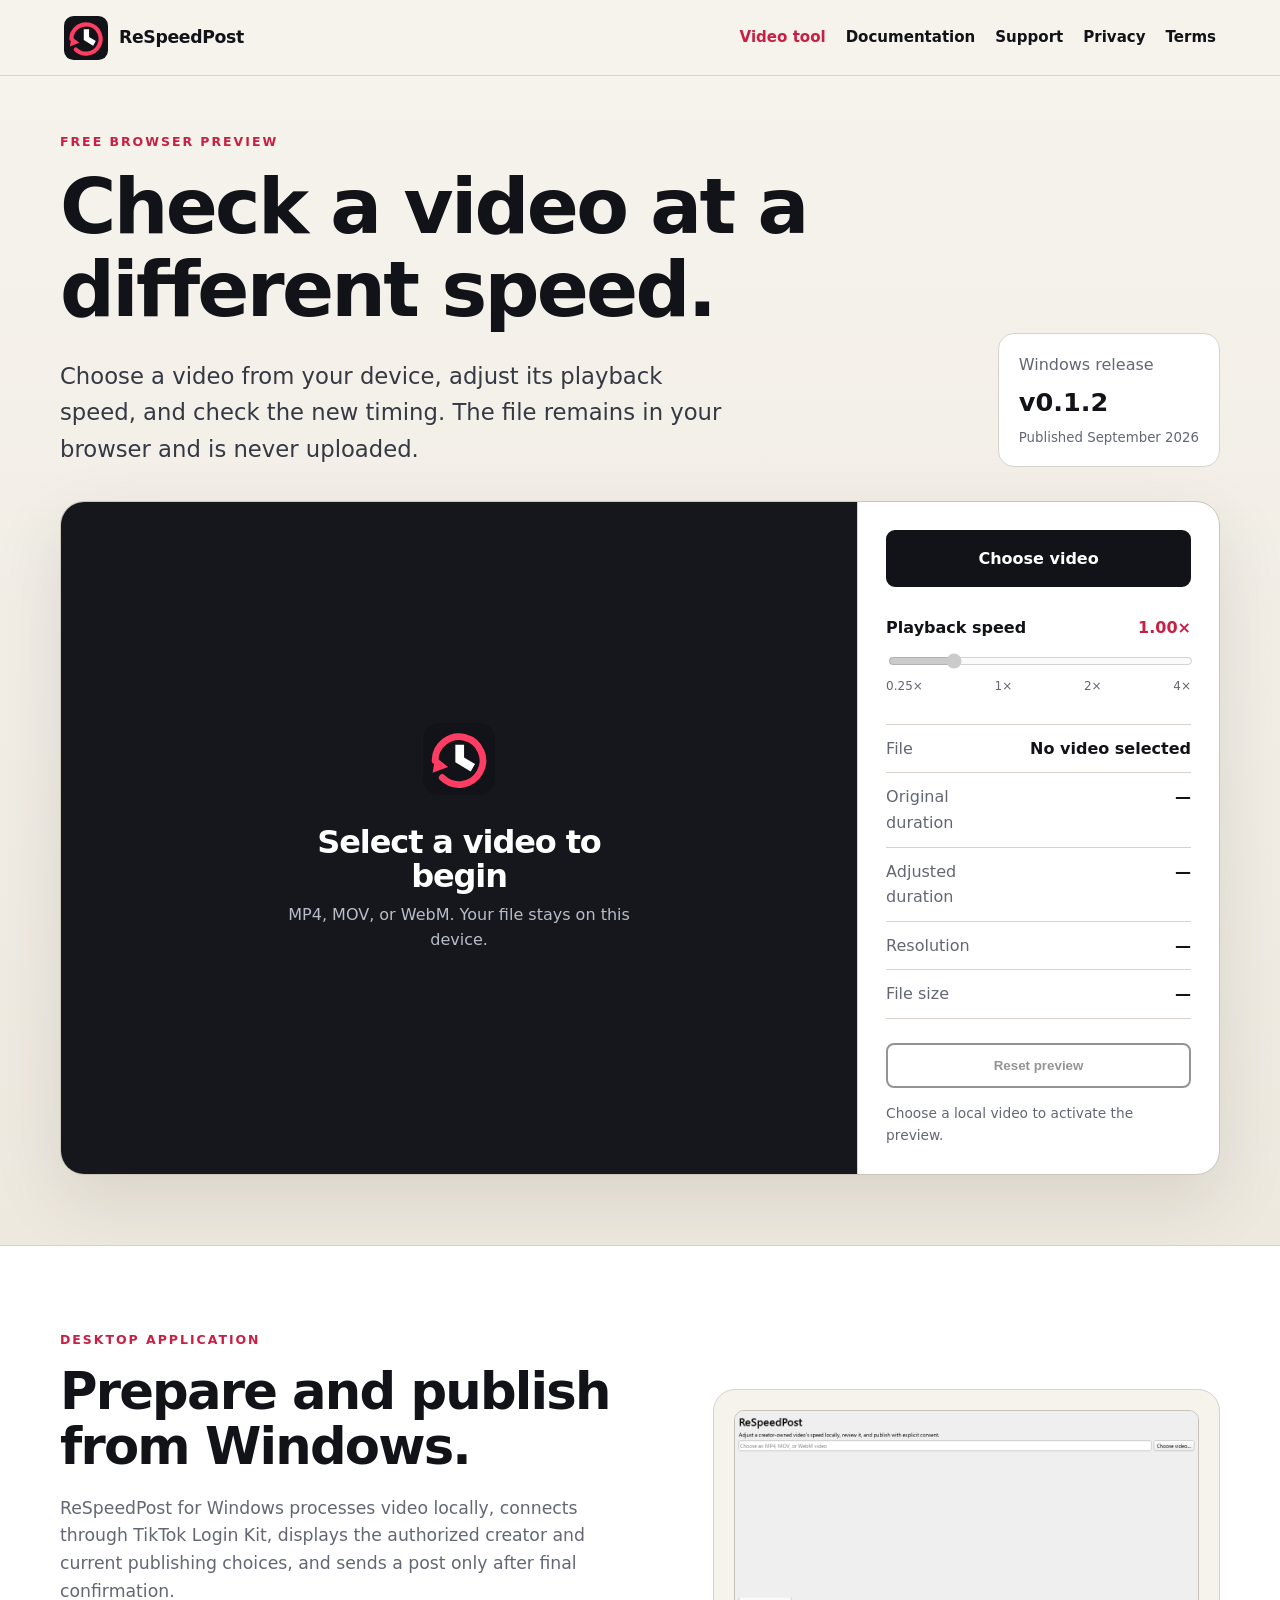
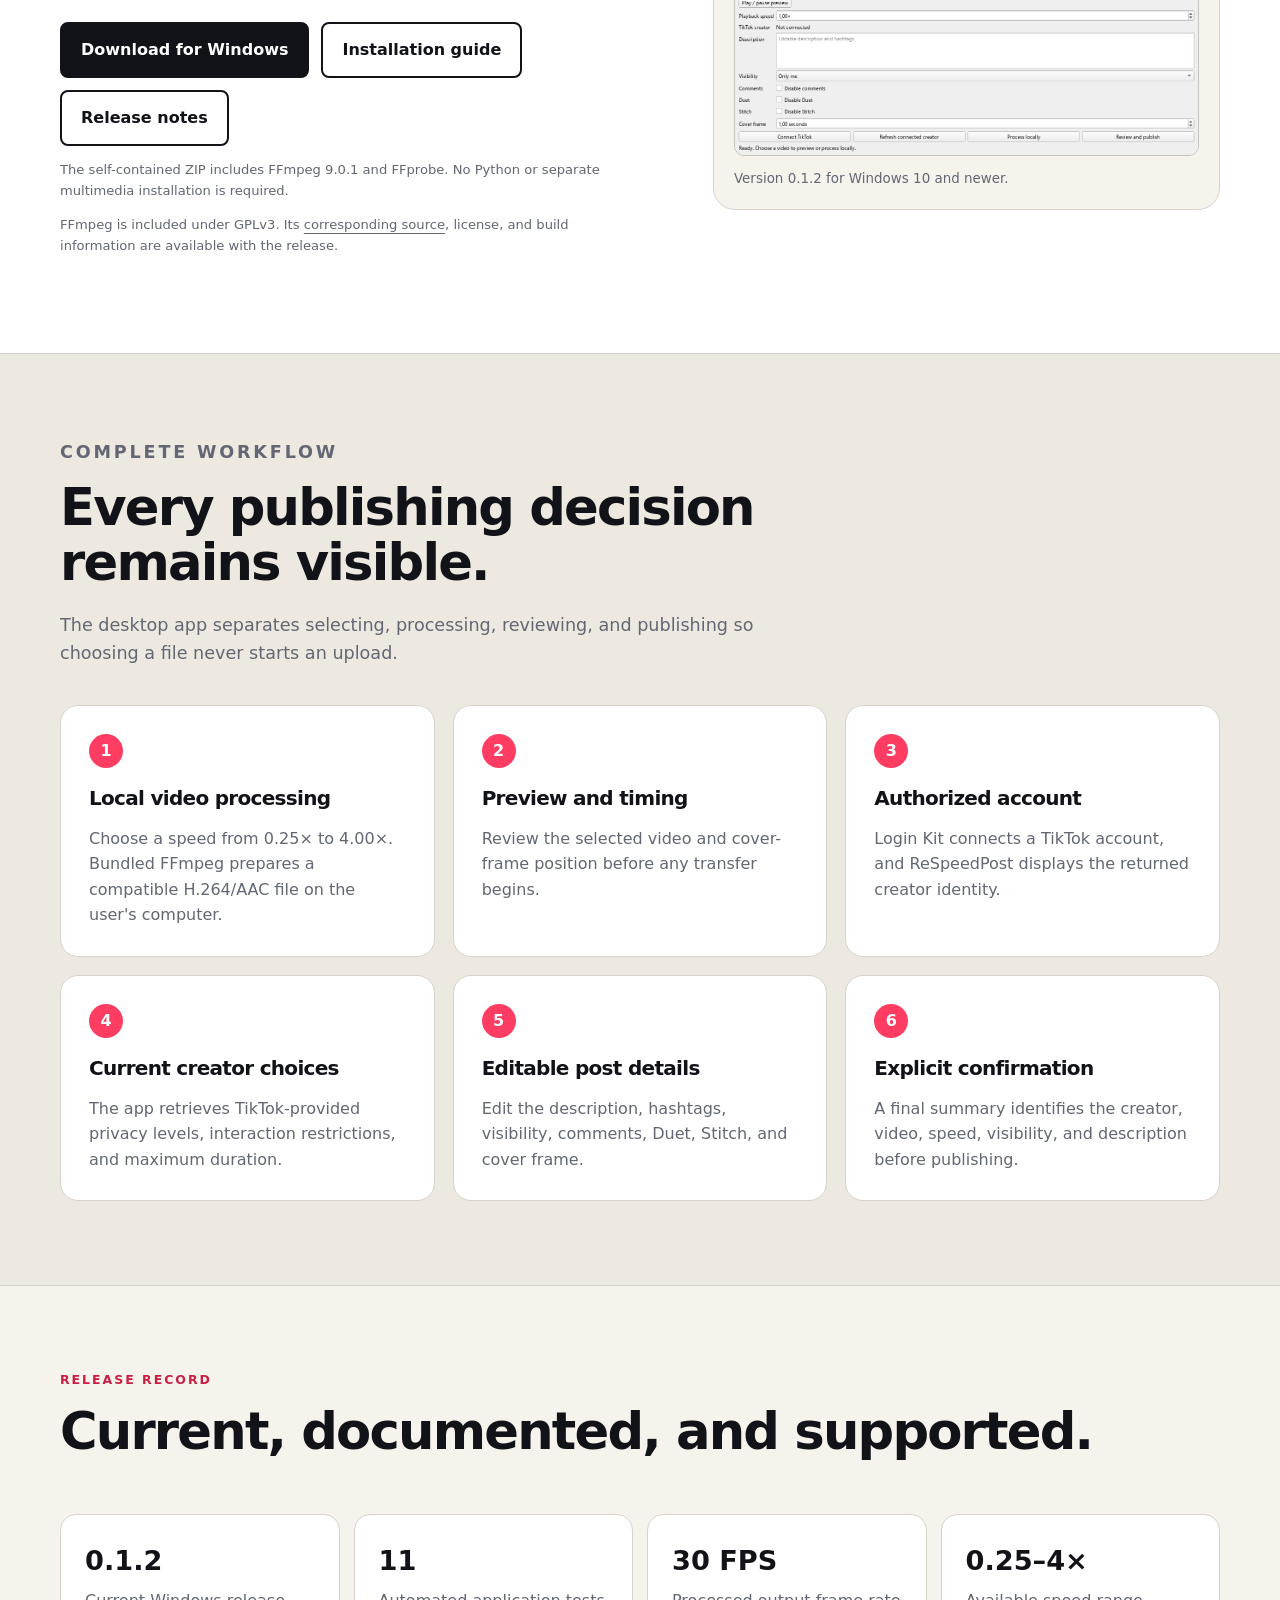
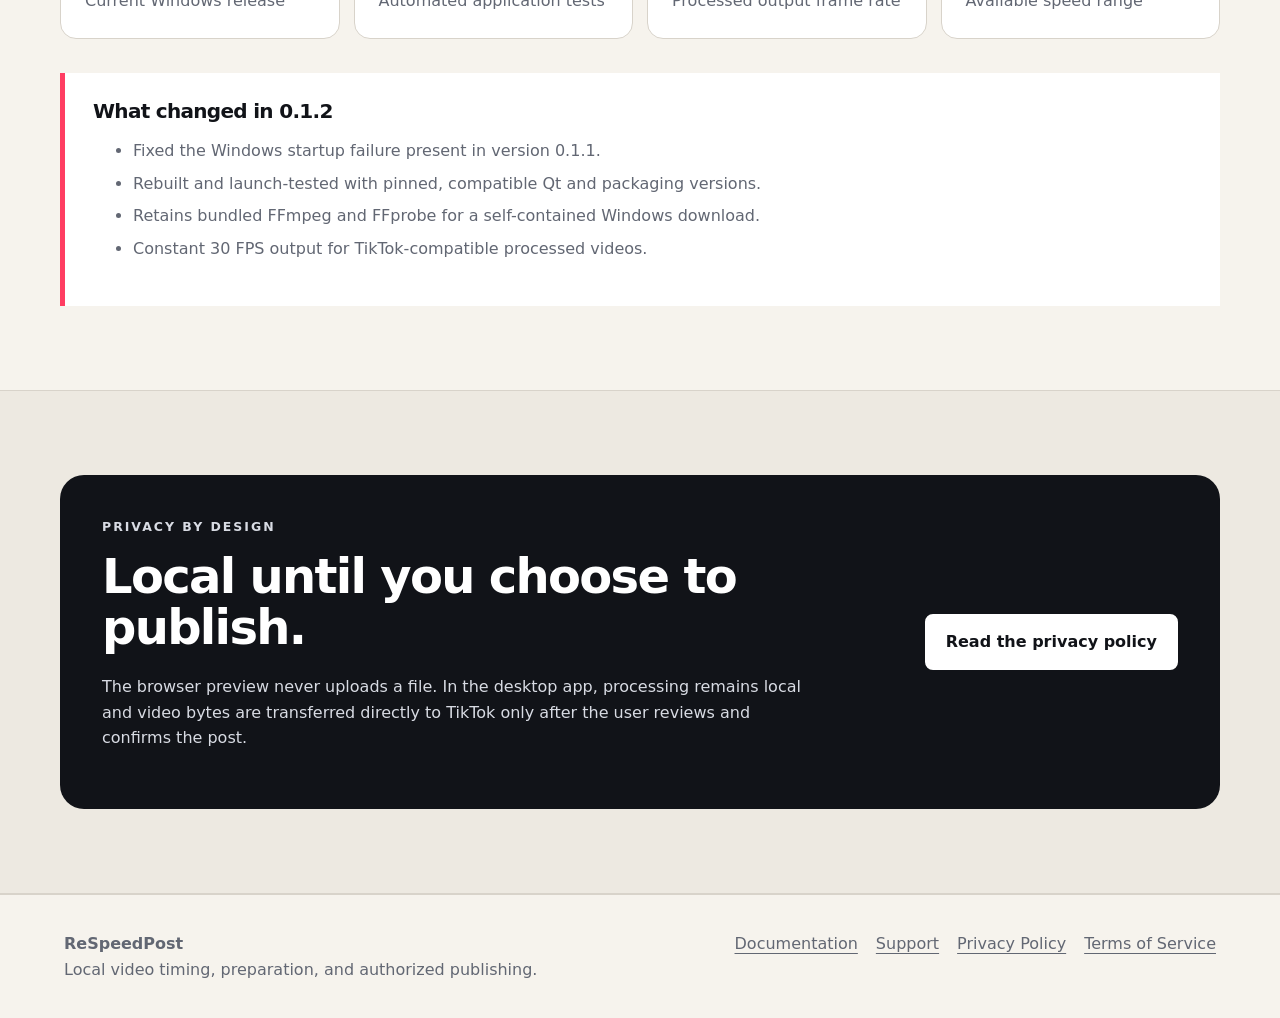
==== commit 144649e0: "Update Windows download to ReSpeedPost 0.1.2" ====
--- a/index.html
+++ b/index.html
@@ -22,7 +22,7 @@
           <h1>Check a video at a different speed.</h1>
           <p class="lede">Choose a video from your device, adjust its playback speed, and check the new timing. The file remains in your browser and is never uploaded.</p>
         </div>
-        <div class="release-badge" aria-label="Current Windows release"><span>Windows release</span><strong>v0.1.1</strong><small>Published August 2026</small></div>
+        <div class="release-badge" aria-label="Current Windows release"><span>Windows release</span><strong>v0.1.2</strong><small>Published September 2026</small></div>
       </div>
 
       <div class="container video-workspace">
@@ -57,11 +57,11 @@
           <p class="eyebrow">Desktop application</p>
           <h2>Prepare and publish from Windows.</h2>
           <p>ReSpeedPost for Windows processes video locally, connects through TikTok Login Kit, displays the authorized creator and current publishing choices, and sends a post only after final confirmation.</p>
-          <div class="actions"><a class="button" href="https://github.com/ratagrande/re-speed-post/releases/download/v0.1.1/ReSpeedPost-0.1.1-windows-x64.zip">Download for Windows</a><a class="button secondary" href="docs.html">Installation guide</a><a class="button secondary" href="https://github.com/ratagrande/re-speed-post/releases/tag/v0.1.1">Release notes</a></div>
+          <div class="actions"><a class="button" href="https://github.com/ratagrande/re-speed-post/releases/download/v0.1.2/ReSpeedPost-0.1.2-windows-x64.zip">Download for Windows</a><a class="button secondary" href="docs.html">Installation guide</a><a class="button secondary" href="https://github.com/ratagrande/re-speed-post/releases/tag/v0.1.2">Release notes</a></div>
           <p class="microcopy">The self-contained ZIP includes FFmpeg 9.0.1 and FFprobe. No Python or separate multimedia installation is required.</p>
           <p class="microcopy">FFmpeg is included under GPLv3. Its <a href="https://github.com/ratagrande/re-speed-post/releases/download/v0.1.1/ffmpeg-bf1b838f2a-source.zip">corresponding source</a>, license, and build information are available with the release.</p>
         </div>
-        <figure class="app-shot"><img src="assets/respeedpost-ui.png" alt="ReSpeedPost desktop interface showing video preview, speed, description, visibility, interaction, cover-frame, and publishing controls"><figcaption>Version 0.1.1 for Windows 10 and newer.</figcaption></figure>
+        <figure class="app-shot"><img src="assets/respeedpost-ui.png" alt="ReSpeedPost desktop interface showing video preview, speed, description, visibility, interaction, cover-frame, and publishing controls"><figcaption>Version 0.1.2 for Windows 10 and newer.</figcaption></figure>
       </div>
     </section>
 
@@ -82,8 +82,8 @@
     <section class="section">
       <div class="container product-record">
         <div><p class="eyebrow">Release record</p><h2>Current, documented, and supported.</h2></div>
-        <div class="record-grid"><article><strong>0.1.1</strong><span>Current Windows release</span></article><article><strong>11</strong><span>Automated application tests</span></article><article><strong>30 FPS</strong><span>Processed output frame rate</span></article><article><strong>0.25–4×</strong><span>Available speed range</span></article></div>
-        <div class="release-notes"><h3>What changed in 0.1.1</h3><ul><li>Bundled FFmpeg and FFprobe for a self-contained Windows download.</li><li>Automatic discovery of the bundled media tools.</li><li>Constant 30 FPS output for TikTok-compatible processed videos.</li><li>Updated licensing, source archive, installation, and integrity documentation.</li></ul></div>
+        <div class="record-grid"><article><strong>0.1.2</strong><span>Current Windows release</span></article><article><strong>11</strong><span>Automated application tests</span></article><article><strong>30 FPS</strong><span>Processed output frame rate</span></article><article><strong>0.25–4×</strong><span>Available speed range</span></article></div>
+        <div class="release-notes"><h3>What changed in 0.1.2</h3><ul><li>Fixed the Windows startup failure present in version 0.1.1.</li><li>Rebuilt and launch-tested with pinned, compatible Qt and packaging versions.</li><li>Retains bundled FFmpeg and FFprobe for a self-contained Windows download.</li><li>Constant 30 FPS output for TikTok-compatible processed videos.</li></ul></div>
       </div>
     </section>
 
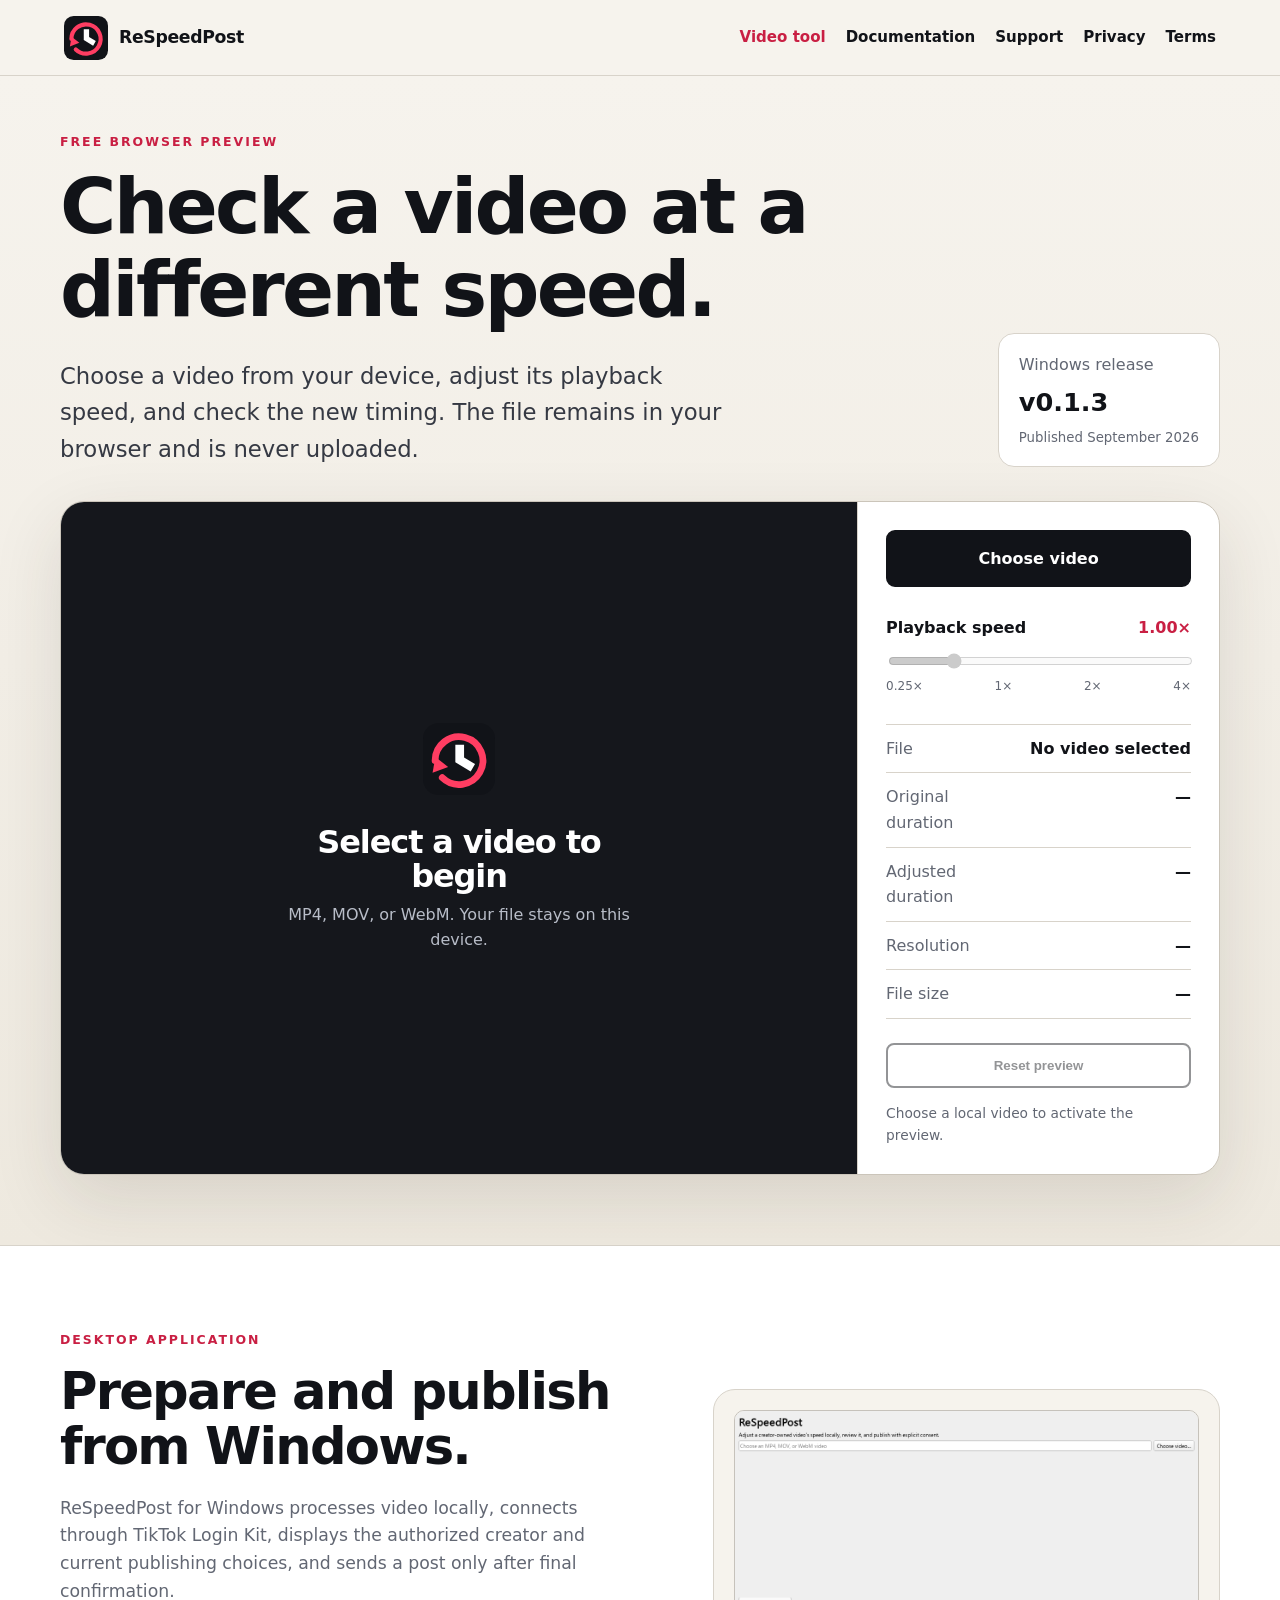
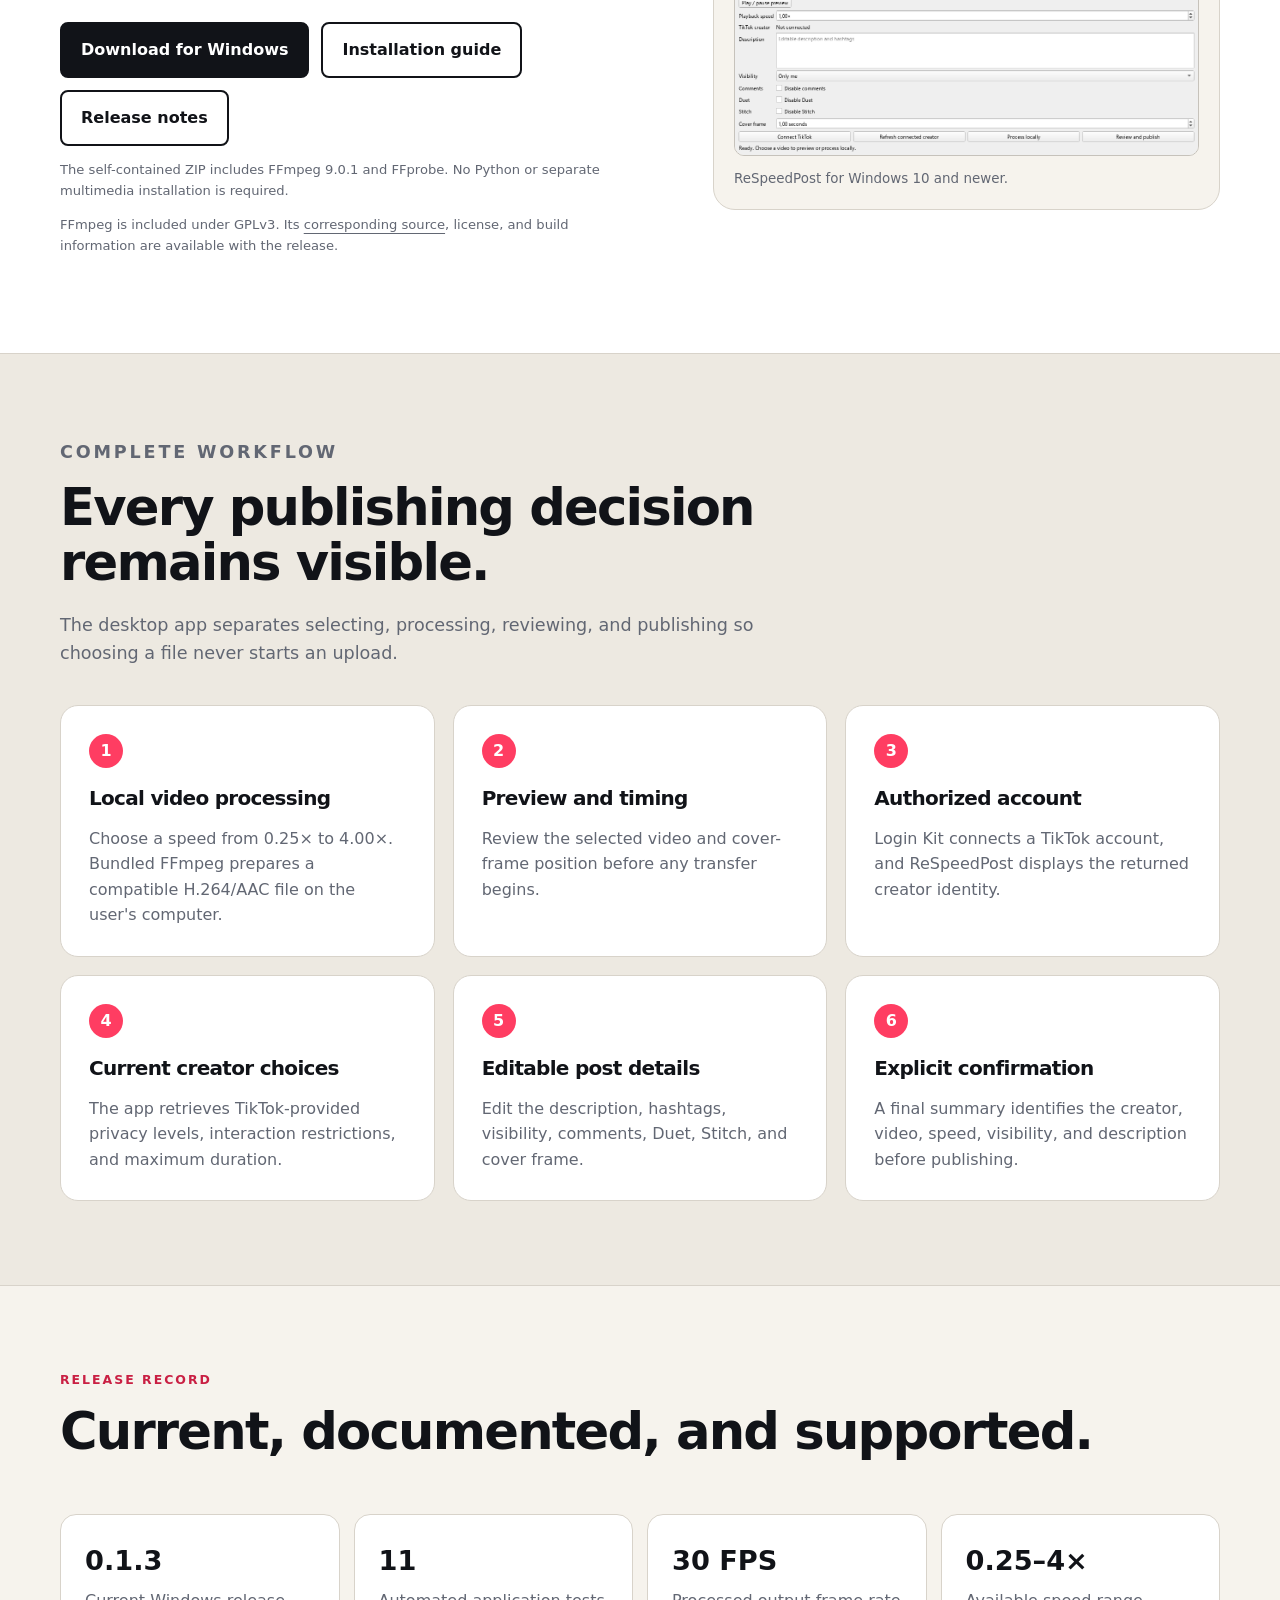
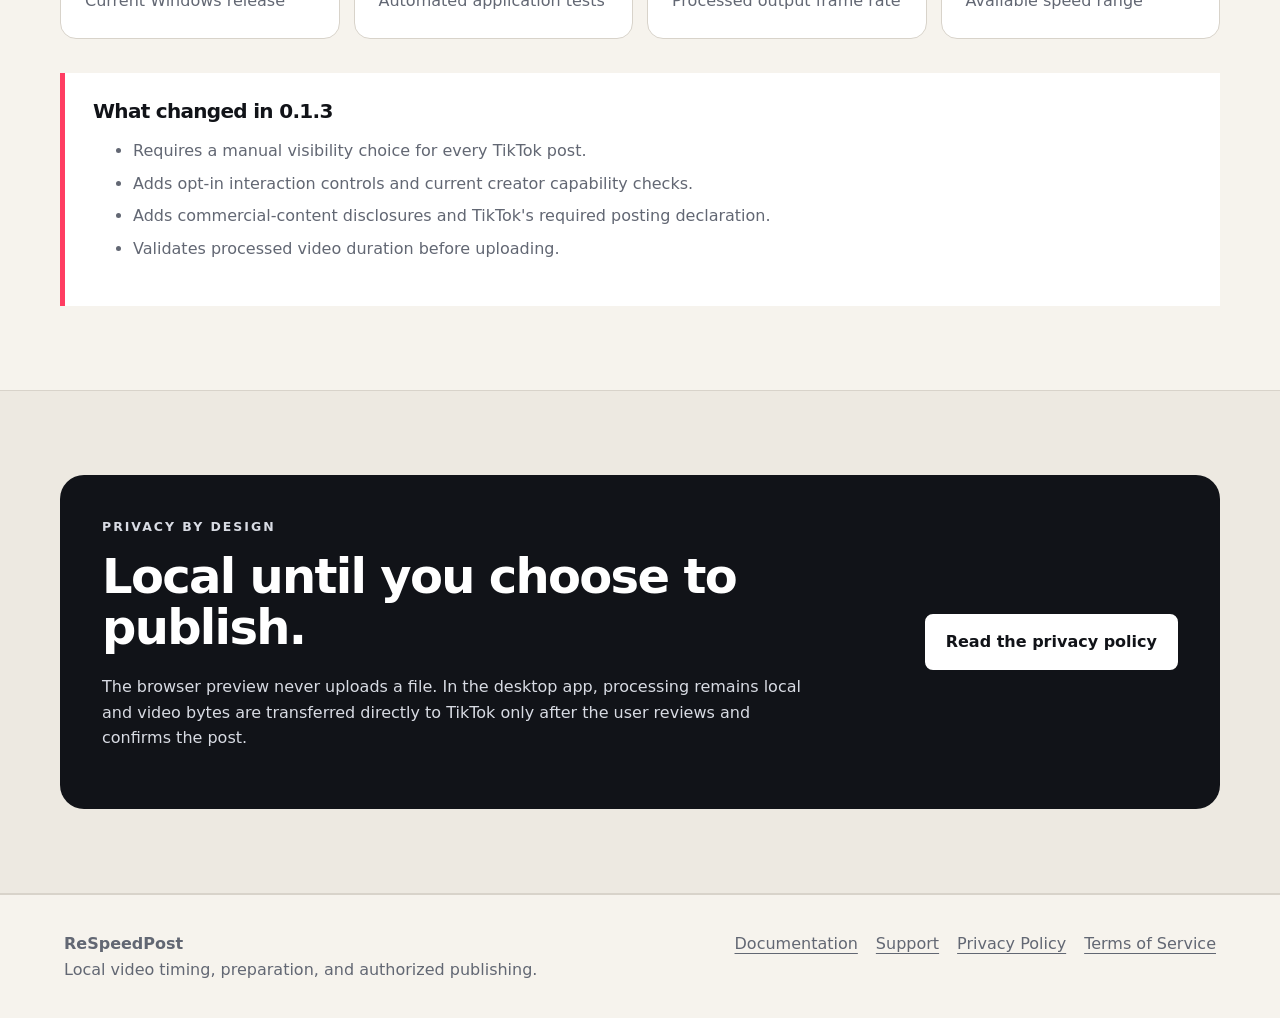
==== commit 4265a66b: "Publish ReSpeedPost 0.1.3 download" ====
--- a/index.html
+++ b/index.html
@@ -22,7 +22,7 @@
           <h1>Check a video at a different speed.</h1>
           <p class="lede">Choose a video from your device, adjust its playback speed, and check the new timing. The file remains in your browser and is never uploaded.</p>
         </div>
-        <div class="release-badge" aria-label="Current Windows release"><span>Windows release</span><strong>v0.1.2</strong><small>Published September 2026</small></div>
+        <div class="release-badge" aria-label="Current Windows release"><span>Windows release</span><strong>v0.1.3</strong><small>Published September 2026</small></div>
       </div>
 
       <div class="container video-workspace">
@@ -57,11 +57,11 @@
           <p class="eyebrow">Desktop application</p>
           <h2>Prepare and publish from Windows.</h2>
           <p>ReSpeedPost for Windows processes video locally, connects through TikTok Login Kit, displays the authorized creator and current publishing choices, and sends a post only after final confirmation.</p>
-          <div class="actions"><a class="button" href="https://github.com/ratagrande/re-speed-post/releases/download/v0.1.2/ReSpeedPost-0.1.2-windows-x64.zip">Download for Windows</a><a class="button secondary" href="docs.html">Installation guide</a><a class="button secondary" href="https://github.com/ratagrande/re-speed-post/releases/tag/v0.1.2">Release notes</a></div>
+          <div class="actions"><a class="button" href="https://github.com/ratagrande/re-speed-post/releases/download/v0.1.3/ReSpeedPost-0.1.3-windows-x64.zip">Download for Windows</a><a class="button secondary" href="docs.html">Installation guide</a><a class="button secondary" href="https://github.com/ratagrande/re-speed-post/releases/tag/v0.1.3">Release notes</a></div>
           <p class="microcopy">The self-contained ZIP includes FFmpeg 9.0.1 and FFprobe. No Python or separate multimedia installation is required.</p>
           <p class="microcopy">FFmpeg is included under GPLv3. Its <a href="https://github.com/ratagrande/re-speed-post/releases/download/v0.1.1/ffmpeg-bf1b838f2a-source.zip">corresponding source</a>, license, and build information are available with the release.</p>
         </div>
-        <figure class="app-shot"><img src="assets/respeedpost-ui.png" alt="ReSpeedPost desktop interface showing video preview, speed, description, visibility, interaction, cover-frame, and publishing controls"><figcaption>Version 0.1.2 for Windows 10 and newer.</figcaption></figure>
+        <figure class="app-shot"><img src="assets/respeedpost-ui.png" alt="ReSpeedPost desktop interface showing video preview, speed, description, visibility, interaction, cover-frame, and publishing controls"><figcaption>ReSpeedPost for Windows 10 and newer.</figcaption></figure>
       </div>
     </section>
 
@@ -82,8 +82,8 @@
     <section class="section">
       <div class="container product-record">
         <div><p class="eyebrow">Release record</p><h2>Current, documented, and supported.</h2></div>
-        <div class="record-grid"><article><strong>0.1.2</strong><span>Current Windows release</span></article><article><strong>11</strong><span>Automated application tests</span></article><article><strong>30 FPS</strong><span>Processed output frame rate</span></article><article><strong>0.25–4×</strong><span>Available speed range</span></article></div>
-        <div class="release-notes"><h3>What changed in 0.1.2</h3><ul><li>Fixed the Windows startup failure present in version 0.1.1.</li><li>Rebuilt and launch-tested with pinned, compatible Qt and packaging versions.</li><li>Retains bundled FFmpeg and FFprobe for a self-contained Windows download.</li><li>Constant 30 FPS output for TikTok-compatible processed videos.</li></ul></div>
+        <div class="record-grid"><article><strong>0.1.3</strong><span>Current Windows release</span></article><article><strong>11</strong><span>Automated application tests</span></article><article><strong>30 FPS</strong><span>Processed output frame rate</span></article><article><strong>0.25–4×</strong><span>Available speed range</span></article></div>
+        <div class="release-notes"><h3>What changed in 0.1.3</h3><ul><li>Requires a manual visibility choice for every TikTok post.</li><li>Adds opt-in interaction controls and current creator capability checks.</li><li>Adds commercial-content disclosures and TikTok's required posting declaration.</li><li>Validates processed video duration before uploading.</li></ul></div>
       </div>
     </section>
 
